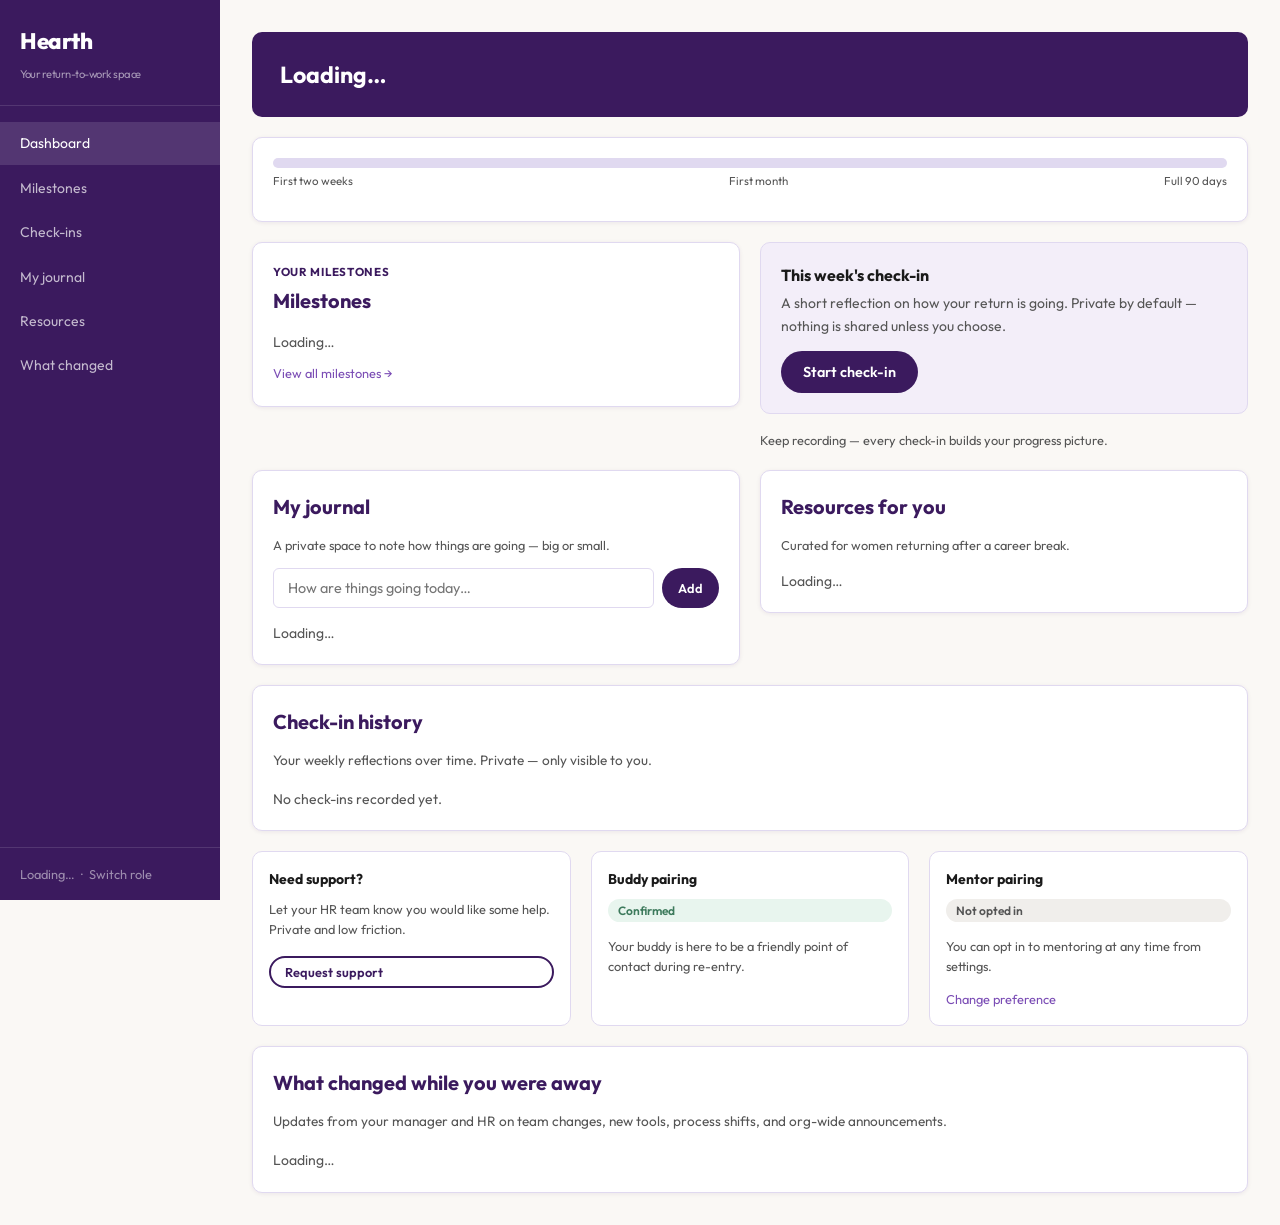
==== templates/employee.html @ a9895e3c "Overhaul UI: fix nav tabs, add manager push flows, HR action plans, team updates, split resources, r" ====
<!DOCTYPE html>
<html lang="en">
<head>
  <meta charset="UTF-8"/>
  <meta name="viewport" content="width=device-width, initial-scale=1.0"/>
  <title>Hearth — Employee Dashboard</title>
  <link rel="preconnect" href="https://fonts.googleapis.com"/>
  <link href="https://fonts.googleapis.com/css2?family=Outfit:wght@400;600;700;800&display=swap" rel="stylesheet"/>
  <link rel="stylesheet" href="/static/style.css"/>
  <style>
    .welcome-header { background: var(--primary); color: var(--white); border-radius: var(--radius); padding: 24px 28px; margin-bottom: 20px; }
    .welcome-header h1 { color: var(--white); font-size: 1.45rem; }
    .welcome-header small { color: rgba(255,255,255,0.65); }
    .phase-label { font-size: 0.72rem; color: var(--primary); font-weight: 700; text-transform: uppercase; letter-spacing: 0.06em; margin-bottom: 4px; }
    .check-in-card { background: var(--primary-tint); border: 1px solid var(--border); border-radius: var(--radius); padding: 20px; }
    .check-in-card h3 { margin-bottom: 4px; }
    .check-in-card p { font-size: 0.875rem; margin-bottom: 14px; }
    .checkin-history-item { padding: 10px 0; border-bottom: 1px solid var(--border); font-size: 0.85rem; }
    .checkin-history-item:last-child { border-bottom: none; }
    .score-pills { display: flex; gap: 6px; flex-wrap: wrap; margin-top: 4px; }
    .score-pill { background: var(--primary-tint); color: var(--primary); border-radius: 999px; padding: 2px 8px; font-size: 0.72rem; font-weight: 600; }
    .change-item { padding: 12px 0; border-bottom: 1px solid var(--border); font-size: 0.875rem; }
    .change-item:last-child { border-bottom: none; }
    .change-cat { font-size: 0.72rem; font-weight: 700; text-transform: uppercase; letter-spacing: 0.06em; color: var(--primary-light); margin-bottom: 2px; }
    .week-group { margin-bottom: 16px; }
    .week-group-label { font-size: 0.72rem; font-weight: 700; text-transform: uppercase; letter-spacing: 0.06em; color: var(--text-secondary); margin-bottom: 6px; }
  </style>
</head>
<body>
<div class="app-layout">
  <nav class="sidebar">
    <div class="sidebar-logo">
      <span>Hearth</span><br>
      <span class="logo-tagline">Your return-to-work space</span>
    </div>
    <div class="sidebar-nav">
      <a href="#overview-section" class="active" onclick="navTo('overview-section',this)">Dashboard</a>
      <a href="#milestones-section" onclick="navTo('milestones-section',this)">Milestones</a>
      <a href="#checkins-section" onclick="navTo('checkins-section',this)">Check-ins</a>
      <a href="#wins-section" onclick="navTo('wins-section',this)">My journal</a>
      <a href="#resources-section" onclick="navTo('resources-section',this)">Resources</a>
      <a href="#whats-changed-section" onclick="navTo('whats-changed-section',this)">What changed</a>
    </div>
    <div class="sidebar-footer" id="sidebar-footer">
      Loading… &nbsp;·&nbsp; <a href="/" style="color:rgba(255,255,255,0.5)">Switch role</a>
    </div>
  </nav>

  <main class="main-content">

    <!-- Welcome header -->
    <div class="welcome-header" id="overview-section">
      <h1 id="welcome-title">Loading…</h1>
      <small id="welcome-sub"></small>
    </div>

    <!-- Progress bar -->
    <div class="card" style="margin-bottom:20px;">
      <div class="progress-wrap">
        <div class="progress-track">
          <div class="progress-fill" id="progress-fill" style="width:0%"></div>
        </div>
        <div class="progress-labels">
          <span>First two weeks</span>
          <span>First month</span>
          <span>Full 90 days</span>
        </div>
      </div>
      <p id="progress-text" style="font-size:0.85rem;margin-top:10px;color:var(--text-secondary);"></p>
    </div>

    <!-- Milestones + Check-in prompt -->
    <div class="dash-row dash-row-2" style="margin-bottom:20px;align-items:start;" id="milestones-section">

      <div class="card">
        <div class="phase-label" id="phase-label">Your milestones</div>
        <h2 style="margin-bottom:14px;">Milestones</h2>
        <div id="milestone-list"><p style="color:var(--text-secondary);font-size:0.875rem;">Loading…</p></div>
        <a href="#" class="panel-link" onclick="showAllMilestones(); return false;">View all milestones →</a>
      </div>

      <div>
        <div class="check-in-card" id="checkin-card">
          <h3>This week's check-in</h3>
          <p>A short reflection on how your return is going. Private by default — nothing is shared unless you choose.</p>
          <button class="btn btn-primary" onclick="openCheckin()">Start check-in</button>
        </div>
        <div style="padding:16px 0 0;font-size:0.8rem;color:var(--text-secondary);">
          Keep recording — every check-in builds your progress picture.
        </div>
      </div>
    </div>

    <!-- Manager nudges -->
    <div id="nudges-container"></div>

    <!-- Wins log + Resources -->
    <div class="dash-row dash-row-2" style="margin-bottom:20px;align-items:start;" id="wins-section">
      <div class="card">
        <h2>My journal</h2>
        <p style="font-size:0.8rem;margin-bottom:12px;">A private space to note how things are going — big or small.</p>
        <div class="wins-input-row">
          <input type="text" id="win-input" placeholder="How are things going today…" maxlength="280"/>
          <button class="btn btn-primary btn-sm" onclick="addWin()">Add</button>
        </div>
        <div id="wins-list"><p style="color:var(--text-secondary);font-size:0.875rem;">Loading…</p></div>
      </div>

      <div class="card" id="resources-section">
        <h2>Resources for you</h2>
        <p style="font-size:0.8rem;margin-bottom:14px;">Curated for women returning after a career break.</p>
        <div id="resource-list" style="display:flex;flex-direction:column;gap:10px;">
          <p style="color:var(--text-secondary);font-size:0.875rem;">Loading…</p>
        </div>
      </div>
    </div>

    <!-- Check-in history -->
    <div class="card" style="margin-bottom:20px;" id="checkins-section">
      <h2>Check-in history</h2>
      <p style="font-size:0.85rem;margin-bottom:16px;">Your weekly reflections over time. Private — only visible to you.</p>
      <div id="checkin-history"><p style="color:var(--text-secondary);font-size:0.875rem;">No check-ins recorded yet.</p></div>
    </div>

    <!-- Support + connections -->
    <div class="dash-row dash-row-3" style="margin-bottom:20px;">
      <div class="connection-card">
        <h4>Need support?</h4>
        <p>Let your HR team know you would like some help. Private and low friction.</p>
        <button class="btn btn-outline btn-sm" style="margin-top:8px;" onclick="openSupportModal()">Request support</button>
      </div>
      <div class="connection-card" id="buddy-card">
        <h4>Buddy pairing</h4>
        <span class="badge badge-green" id="buddy-badge" style="margin-bottom:6px;">Confirmed</span>
        <p id="buddy-text">Your buddy is here to be a friendly point of contact during re-entry.</p>
      </div>
      <div class="connection-card">
        <h4>Mentor pairing</h4>
        <span class="badge badge-grey" style="margin-bottom:6px;">Not opted in</span>
        <p>You can opt in to mentoring at any time from settings.</p>
        <a href="#" class="panel-link" style="margin-top:4px;">Change preference</a>
      </div>
    </div>

    <!-- What Changed digest -->
    <div class="card" id="whats-changed-section">
      <h2>What changed while you were away</h2>
      <p style="font-size:0.85rem;margin-bottom:16px;">Updates from your manager and HR on team changes, new tools, process shifts, and org-wide announcements.</p>
      <div id="changes-list"><p style="color:var(--text-secondary);font-size:0.875rem;">Loading…</p></div>
    </div>

  </main>
</div>

<!-- All milestones modal -->
<div class="modal-overlay" id="all-milestones-modal">
  <div class="modal" style="position:relative;width:min(560px,92vw);max-height:80vh;overflow-y:auto;">
    <button class="modal-close" onclick="closeModal('all-milestones-modal')">×</button>
    <h2 style="margin-bottom:16px;">All milestones</h2>
    <div id="all-milestones-body"></div>
  </div>
</div>

<!-- Check-in Modal -->
<div class="modal-overlay" id="checkin-modal">
  <div class="modal" style="position:relative;max-height:90vh;overflow-y:auto;">
    <button class="modal-close" onclick="closeModal('checkin-modal')">×</button>
    <h2>Weekly check-in</h2>
    <p style="font-size:0.875rem;margin-bottom:20px;color:var(--text-secondary);">Your answers are private. Nothing here is shared unless you choose to share it.</p>
    <div class="checkin-q">
      <label>Sense of belonging this week (1 = very low, 5 = very high)</label>
      <div class="star-row" id="star-belonging">
        <button class="star-btn" onclick="selectStar('belonging',1)">1</button>
        <button class="star-btn" onclick="selectStar('belonging',2)">2</button>
        <button class="star-btn" onclick="selectStar('belonging',3)">3</button>
        <button class="star-btn" onclick="selectStar('belonging',4)">4</button>
        <button class="star-btn" onclick="selectStar('belonging',5)">5</button>
      </div>
    </div>
    <div class="checkin-q">
      <label>Confidence in your role (1 = very low, 5 = very high)</label>
      <div class="star-row" id="star-confidence">
        <button class="star-btn" onclick="selectStar('confidence',1)">1</button>
        <button class="star-btn" onclick="selectStar('confidence',2)">2</button>
        <button class="star-btn" onclick="selectStar('confidence',3)">3</button>
        <button class="star-btn" onclick="selectStar('confidence',4)">4</button>
        <button class="star-btn" onclick="selectStar('confidence',5)">5</button>
      </div>
    </div>
    <div class="checkin-q">
      <label>Feeling included in team discussions (1 = very low, 5 = very high)</label>
      <div class="star-row" id="star-inclusion">
        <button class="star-btn" onclick="selectStar('inclusion',1)">1</button>
        <button class="star-btn" onclick="selectStar('inclusion',2)">2</button>
        <button class="star-btn" onclick="selectStar('inclusion',3)">3</button>
        <button class="star-btn" onclick="selectStar('inclusion',4)">4</button>
        <button class="star-btn" onclick="selectStar('inclusion',5)">5</button>
      </div>
    </div>
    <div class="checkin-q">
      <label>Feeling supported by your manager (1 = very low, 5 = very high)</label>
      <div class="star-row" id="star-support">
        <button class="star-btn" onclick="selectStar('support',1)">1</button>
        <button class="star-btn" onclick="selectStar('support',2)">2</button>
        <button class="star-btn" onclick="selectStar('support',3)">3</button>
        <button class="star-btn" onclick="selectStar('support',4)">4</button>
        <button class="star-btn" onclick="selectStar('support',5)">5</button>
      </div>
    </div>
    <div class="checkin-q">
      <label>Visibility at work — feeling seen and heard (1 = very low, 5 = very high)</label>
      <div class="star-row" id="star-visibility">
        <button class="star-btn" onclick="selectStar('visibility',1)">1</button>
        <button class="star-btn" onclick="selectStar('visibility',2)">2</button>
        <button class="star-btn" onclick="selectStar('visibility',3)">3</button>
        <button class="star-btn" onclick="selectStar('visibility',4)">4</button>
        <button class="star-btn" onclick="selectStar('visibility',5)">5</button>
      </div>
    </div>
    <div class="checkin-q">
      <label>Anything you'd like to note? <span style="font-weight:400;color:var(--text-secondary);">(optional)</span></label>
      <textarea id="checkin-note" placeholder="Take your time…" rows="2"></textarea>
    </div>
    <div class="checkin-q" style="border-top:1px solid var(--border);padding-top:14px;margin-top:4px;">
      <label style="display:flex;align-items:flex-start;gap:10px;cursor:pointer;font-weight:400;">
        <input type="checkbox" id="checkin-share" style="margin-top:3px;flex-shrink:0;accent-color:var(--primary);">
        <span>Share my scores with my manager <span style="color:var(--text-secondary);font-weight:400;">(optional — your notes are never shared)</span></span>
      </label>
    </div>
    <div class="modal-actions">
      <button class="btn btn-outline" onclick="closeModal('checkin-modal')">Save for later</button>
      <button class="btn btn-primary" onclick="submitCheckin()">Save check-in</button>
    </div>
  </div>
</div>

<!-- Support Request Modal -->
<div class="modal-overlay" id="support-modal">
  <div class="modal" style="position:relative;" id="support-modal-inner">
    <button class="modal-close" onclick="closeModal('support-modal')">×</button>
    <h2>Request support</h2>
    <p style="font-size:0.875rem;margin-bottom:20px;color:var(--text-secondary);">This goes to HR. You will hear back shortly. Nothing is shared without your consent.</p>
    <div class="form-group">
      <label for="support-type">What kind of support are you looking for?</label>
      <select id="support-type">
        <option value="">Select an option</option>
        <option>A conversation with HR</option>
        <option>A conversation with my manager</option>
        <option>A change to my workload or schedule</option>
        <option>Buddy or mentor pairing assistance</option>
        <option>Something else</option>
      </select>
    </div>
    <div class="form-group">
      <label for="support-context">Any context you want to add? <span style="font-weight:400;color:var(--text-secondary);">(optional)</span></label>
      <textarea id="support-context" placeholder="You do not need to explain everything here." rows="3"></textarea>
    </div>
    <div class="modal-actions">
      <button class="btn btn-outline" onclick="closeModal('support-modal')">Cancel</button>
      <button class="btn btn-primary" onclick="submitSupport()">Submit request</button>
    </div>
  </div>
  <div class="modal" id="support-confirm" style="display:none;position:relative;text-align:center;">
    <div style="font-size:2rem;margin-bottom:12px;">✅</div>
    <h2>Request received</h2>
    <p style="margin:10px 0 20px;">Your request has been received. Someone from your team will be in touch shortly.</p>
    <button class="btn btn-primary" onclick="closeModal('support-modal')">Done</button>
  </div>
</div>

<script>
const params = new URLSearchParams(location.search);
const EID = parseInt(params.get('id') || '1');
const TODAY = new Date().toISOString().slice(0, 10);
let starVals = { belonging: 3, confidence: 3, inclusion: 3, support: 3, visibility: 3 };
let allChecklist = [];

function navTo(id, link) {
  document.querySelectorAll('.sidebar-nav a').forEach(a => a.classList.remove('active'));
  link.classList.add('active');
  const el = document.getElementById(id);
  if (el) el.scrollIntoView({ behavior: 'smooth' });
  return false;
}

/* ── Resource read tracking (localStorage) ───────────────────── */
function getReadResources() {
  try { return JSON.parse(localStorage.getItem('hearth_read_resources') || '[]'); } catch { return []; }
}
function markResourceRead(id) {
  const read = getReadResources();
  if (!read.includes(id)) { read.push(id); localStorage.setItem('hearth_read_resources', JSON.stringify(read)); }
}

function fmt(dateStr) {
  const d = new Date(dateStr);
  return d.toLocaleDateString('en-AU', { day: 'numeric', month: 'long', year: 'numeric' });
}

async function init() {
  const [emp, checklist, diary, msgs, resources, changes, checkins] = await Promise.all([
    fetch(`/api/employees/${EID}`).then(r => r.json()),
    fetch(`/api/employees/${EID}/checklist`).then(r => r.json()),
    fetch(`/api/employees/${EID}/diary`).then(r => r.json()),
    fetch(`/api/employees/${EID}/messages`).then(r => r.json()),
    fetch('/api/resources').then(r => r.json()),
    fetch('/api/changes').then(r => r.json()),
    fetch(`/api/employees/${EID}/checkins`).then(r => r.json()),
  ]);

  allChecklist = checklist;

  const startDate = new Date(emp.start_date || TODAY);
  const dayNum = Math.max(1, Math.floor((new Date() - startDate) / 86400000) + 1);
  const closeDate = new Date(startDate);
  closeDate.setDate(closeDate.getDate() + 90);
  const daysLeft = Math.max(0, Math.ceil((closeDate - new Date()) / 86400000));

  document.getElementById('welcome-title').textContent =
    `Good to see you, ${emp.name.split(' ')[0]}. You are ${dayNum} day${dayNum === 1 ? '' : 's'} in.`;
  document.getElementById('welcome-sub').textContent =
    `Return date: ${fmt(emp.start_date)} · Support window closes ${fmt(closeDate)} · ${daysLeft} days remaining`;
  document.getElementById('sidebar-footer').innerHTML =
    `${emp.name} &nbsp;·&nbsp; <a href="/" style="color:rgba(255,255,255,0.5)">Switch role</a>`;

  const pct = Math.min(100, (dayNum / 90) * 100).toFixed(1);
  document.getElementById('progress-fill').style.width = pct + '%';
  document.getElementById('progress-text').innerHTML =
    `Day ${dayNum} of 90 &mdash; ${pct}% of your support window. Active support closes on <strong>${fmt(closeDate)}</strong>.`;

  const phase = dayNum <= 14 ? 1 : dayNum <= 30 ? 2 : 3;
  const phaseLabels = ['', 'Phase 1 — First two weeks', 'Phase 2 — First month', 'Phase 3 — Full 90 days'];
  document.getElementById('phase-label').textContent = phaseLabels[phase];

  // Show current phase milestones (first undone + recently done)
  const currentItems = checklist.filter(i => i.week <= phase + 1).slice(-6);
  renderMilestones(currentItems, document.getElementById('milestone-list'), true);

  // Buddy info
  if (emp.buddy_name) {
    document.getElementById('buddy-badge').textContent = 'Confirmed';
    document.getElementById('buddy-badge').className = 'badge badge-green';
    document.getElementById('buddy-text').textContent = `Your buddy is ${emp.buddy_name}. Reach out any time.`;
  } else {
    document.getElementById('buddy-badge').textContent = 'Pending';
    document.getElementById('buddy-badge').className = 'badge badge-grey';
    document.getElementById('buddy-text').textContent = 'HR is arranging your buddy pairing.';
  }

  // Wins log
  const winsList = document.getElementById('wins-list');
  if (diary.length === 0) {
    winsList.innerHTML = '<p style="color:var(--text-secondary);font-size:0.875rem;">Nothing recorded yet. Add a note above — even small things count.</p>';
  } else {
    winsList.innerHTML = diary.slice(0, 5).map(d => `
      <div class="win-entry">
        <div>${d.text}</div>
        <div class="win-date">${d.date}</div>
      </div>
    `).join('');
  }

  // Resources — filter to employee-facing, with read markers
  const empResources = resources.filter(r => !r.category.toLowerCase().startsWith('manager') && !r.category.toLowerCase().startsWith('policy'));
  const readIds = getReadResources();
  const resList = document.getElementById('resource-list');
  if (empResources.length === 0) {
    resList.innerHTML = '<p style="color:var(--text-secondary);font-size:0.875rem;">No resources added yet.</p>';
  } else {
    resList.innerHTML = empResources.slice(0, 5).map(r => {
      const isRead = readIds.includes(r.id);
      return `
        <div class="resource-card" id="res-${r.id}" style="position:relative;">
          <div class="rc-meta" style="display:flex;align-items:center;gap:6px;">
            <span class="badge badge-purple">${r.category}</span>
            ${!isRead ? `<span style="display:inline-block;width:7px;height:7px;border-radius:50%;background:var(--primary);flex-shrink:0;" title="New"></span>` : ''}
          </div>
          <h4 style="color:${isRead ? 'var(--text-secondary)' : 'inherit'}">${r.title}</h4>
          ${r.url && r.url !== '#'
            ? `<a href="${r.url}" target="_blank" style="font-size:0.8rem;" onclick="markResourceRead(${r.id});document.getElementById('res-${r.id}').querySelector('span[title]')?.remove();document.getElementById('res-${r.id}').querySelector('h4').style.color='';">Open resource →</a>`
            : ''}
        </div>
      `;
    }).join('');
  }

  // Manager nudges (messages)
  const nudgesContainer = document.getElementById('nudges-container');
  if (msgs.length > 0) {
    msgs.slice(0, 2).forEach(m => {
      const card = document.createElement('div');
      card.className = 'nudge-card';
      card.style.marginBottom = '16px';
      card.innerHTML = `
        <div class="nudge-icon">💬</div>
        <div class="nudge-body">
          <p><strong>From ${emp.manager_name || 'your manager'}:</strong> ${m.text}</p>
          <small>Received ${m.date}</small>
        </div>
        <button class="btn btn-ghost btn-sm" onclick="this.closest('.nudge-card').remove()">Dismiss</button>
      `;
      nudgesContainer.appendChild(card);
    });
  }

  // Check-in history
  const histEl = document.getElementById('checkin-history');
  if (checkins.length === 0) {
    histEl.innerHTML = '<p style="color:var(--text-secondary);font-size:0.875rem;">No check-ins recorded yet. Start your first check-in above.</p>';
  } else {
    histEl.innerHTML = [...checkins].reverse().map(c => {
      const avg = ((c.belonging + c.confidence + c.inclusion + c.support + c.visibility) / 5).toFixed(1);
      return `
        <div class="checkin-history-item">
          <div style="display:flex;justify-content:space-between;align-items:flex-start;">
            <div style="font-weight:600;">${c.date}</div>
            <span class="badge badge-purple">Avg ${avg}/5</span>
          </div>
          <div class="score-pills">
            <span class="score-pill">Belonging ${c.belonging}</span>
            <span class="score-pill">Confidence ${c.confidence}</span>
            <span class="score-pill">Inclusion ${c.inclusion}</span>
            <span class="score-pill">Support ${c.support}</span>
            <span class="score-pill">Visibility ${c.visibility}</span>
          </div>
          ${c.note ? `<div style="margin-top:6px;font-size:0.82rem;color:var(--text-secondary);font-style:italic;">"${c.note}"</div>` : ''}
        </div>
      `;
    }).join('');
  }

  // What changed
  const changesList = document.getElementById('changes-list');
  if (changes.length === 0) {
    changesList.innerHTML = '<p style="color:var(--text-secondary);font-size:0.875rem;">No updates from HR yet.</p>';
  } else {
    changesList.innerHTML = changes.map(c => `
      <div class="change-item">
        <div class="change-cat">${c.category}</div>
        <div style="font-weight:600;margin-bottom:3px;">${c.title}</div>
        <div style="color:var(--text-secondary);font-size:0.85rem;">${c.body}</div>
        <div style="font-size:0.75rem;color:var(--text-secondary);margin-top:4px;">${c.date}</div>
      </div>
    `).join('');
  }
}

function renderMilestones(items, container, compact) {
  if (items.length === 0) {
    container.innerHTML = '<p style="color:var(--text-secondary);font-size:0.875rem;">No milestones for this phase yet.</p>';
    return;
  }
  // Group by week
  const byWeek = {};
  items.forEach(i => { (byWeek[i.week] = byWeek[i.week] || []).push(i); });
  container.innerHTML = Object.keys(byWeek).sort((a,b) => a-b).map(week => `
    <div class="week-group">
      <div class="week-group-label">Week ${week}</div>
      ${byWeek[week].map(item => `
        <div class="milestone-item" data-id="${item.id}">
          <input type="checkbox" ${item.done ? 'checked' : ''} onchange="toggleMilestone(this, ${item.id})">
          <div style="flex:1">
            <div class="milestone-label${item.done ? ' done' : ''}">${item.text}</div>
            ${item.done ? '<div class="milestone-meta">Completed</div>' : ''}
          </div>
          <button class="share-btn${item.done ? ' visible' : ''}" onclick="shareToggle(this)">Share</button>
        </div>
      `).join('')}
    </div>
  `).join('');
}

function showAllMilestones() {
  const modal = document.getElementById('all-milestones-modal');
  renderMilestones(allChecklist, document.getElementById('all-milestones-body'), false);
  modal.classList.add('open');
  document.body.style.overflow = 'hidden';
}

async function toggleMilestone(cb, id) {
  const item = cb.closest('.milestone-item');
  const label = item.querySelector('.milestone-label');
  const shareBtn = item.querySelector('.share-btn');
  if (cb.checked) { label.classList.add('done'); shareBtn.classList.add('visible'); }
  else { label.classList.remove('done'); shareBtn.classList.remove('visible'); }
  await fetch(`/api/checklist/${id}`, {
    method: 'PUT', headers: { 'Content-Type': 'application/json' },
    body: JSON.stringify({ done: cb.checked })
  });
}

function shareToggle(btn) {
  if (btn.classList.contains('shared')) return;
  btn.textContent = 'Shared';
  btn.classList.add('shared', 'visible');
}

async function addWin() {
  const input = document.getElementById('win-input');
  const text = input.value.trim();
  if (!text) return;
  await fetch(`/api/employees/${EID}/diary`, {
    method: 'POST', headers: { 'Content-Type': 'application/json' },
    body: JSON.stringify({ date: TODAY, text, mood: '' })
  });
  const list = document.getElementById('wins-list');
  const p = list.querySelector('p');
  if (p) p.remove();
  const entry = document.createElement('div');
  entry.className = 'win-entry';
  entry.innerHTML = `<div>${text}</div><div class="win-date">${TODAY}</div>`;
  list.prepend(entry);
  input.value = '';
}

function selectStar(field, val) {
  starVals[field] = val;
  document.getElementById(`star-${field}`).querySelectorAll('.star-btn').forEach((b, i) => {
    b.classList.toggle('active', i < val);
  });
}

function openCheckin() {
  document.getElementById('checkin-modal').classList.add('open');
  document.body.style.overflow = 'hidden';
}

async function submitCheckin() {
  const shared = document.getElementById('checkin-share').checked;
  await fetch(`/api/employees/${EID}/checkins`, {
    method: 'POST', headers: { 'Content-Type': 'application/json' },
    body: JSON.stringify({
      date: TODAY,
      belonging: starVals.belonging,
      confidence: starVals.confidence,
      inclusion: starVals.inclusion,
      support: starVals.support,
      visibility: starVals.visibility,
      note: document.getElementById('checkin-note').value
    })
  });
  document.getElementById('checkin-share').checked = false;
  closeModal('checkin-modal');
  const sharedMsg = shared
    ? ' Your scores have been shared with your manager.'
    : ' Your scores are private — only you can see them.';
  document.getElementById('checkin-card').innerHTML =
    '<h3 style="color:var(--success)">Check-in saved ✓</h3>' +
    `<p style="margin-top:6px;font-size:0.875rem;">Your reflection has been saved.${sharedMsg}</p>`;
  init();
}

function openSupportModal() {
  document.getElementById('support-modal').classList.add('open');
  document.getElementById('support-modal-inner').style.display = 'block';
  document.getElementById('support-confirm').style.display = 'none';
  document.body.style.overflow = 'hidden';
}

function submitSupport() {
  if (!document.getElementById('support-type').value) { alert('Please select a support type.'); return; }
  document.getElementById('support-modal-inner').style.display = 'none';
  document.getElementById('support-confirm').style.display = 'block';
}


function closeModal(id) {
  document.getElementById(id).classList.remove('open');
  document.body.style.overflow = '';
}

document.querySelectorAll('.modal-overlay').forEach(o => {
  o.addEventListener('click', e => {
    if (e.target === o) { o.classList.remove('open'); document.body.style.overflow = ''; }
  });
});

init();
</script>
</body>
</html>
---- static/style.css ----
/* ============================================================
   Hearth Design System
   ============================================================ */

:root {
  --primary:        #3B1A5E;
  --primary-light:  #7B4DB5;
  --primary-tint:   #F3EEF9;
  --bg:             #FAF8F5;
  --text-primary:   #1A1A1A;
  --text-secondary: #555555;
  --border:         #E0D9F0;
  --success:        #3D7A5C;
  --alert:          #C0392B;
  --white:          #FFFFFF;
  --radius:         10px;
  --radius-sm:      6px;
  --shadow:         0 1px 4px rgba(59,26,94,0.08);
  --shadow-md:      0 4px 16px rgba(59,26,94,0.12);
  --sidebar-w:      220px;

  /* Compatibility aliases for onboarding templates */
  --dark:    #3B1A5E;
  --pink:    #7B4DB5;
  --text:    #1A1A1A;
  --text-2:  #555555;
  --text-3:  #888888;
  --bg-2:    #F3EEF9;
}

/* ── Reset ─────────────────────────────────────────────────── */
*, *::before, *::after { box-sizing: border-box; margin: 0; padding: 0; }
html { font-size: 16px; }
body {
  font-family: 'Outfit', Arial, 'Helvetica Neue', sans-serif;
  background: var(--bg);
  color: var(--text-primary);
  line-height: 1.6;
  min-height: 100vh;
}
a { color: var(--primary-light); text-decoration: none; }
a:hover { text-decoration: underline; }
ul { list-style: none; }
img { display: block; max-width: 100%; }

/* ── Typography ─────────────────────────────────────────────── */
h1 { font-size: 1.75rem; font-weight: 700; color: var(--primary); }
h2 { font-size: 1.25rem; font-weight: 700; color: var(--primary); }
h3 { font-size: 1rem;    font-weight: 700; color: var(--text-primary); }
p  { color: var(--text-secondary); }
small { font-size: 0.8rem; color: var(--text-secondary); }

/* ── Buttons ─────────────────────────────────────────────────── */
.btn {
  display: inline-flex;
  align-items: center;
  gap: 6px;
  padding: 10px 20px;
  border-radius: 999px;
  font-size: 0.9rem;
  font-weight: 600;
  cursor: pointer;
  border: 2px solid transparent;
  transition: background 0.15s, color 0.15s, border-color 0.15s;
  white-space: nowrap;
  font-family: inherit;
}
.btn-primary, .btn-pink {
  background: var(--primary);
  color: var(--white);
}
.btn-primary:hover, .btn-pink:hover { background: var(--primary-light); color: var(--white); text-decoration: none; }
.btn-outline {
  background: transparent;
  border-color: var(--primary);
  color: var(--primary);
}
.btn-outline:hover { background: var(--primary-tint); text-decoration: none; }
.btn-sm { padding: 6px 14px; font-size: 0.8rem; }
.btn-ghost {
  background: transparent;
  border-color: transparent;
  color: var(--primary-light);
  font-weight: 400;
  padding: 6px 10px;
}
.btn-ghost:hover { background: var(--primary-tint); }

/* ── Cards / Panels ──────────────────────────────────────────── */
.card {
  background: var(--white);
  border: 1px solid var(--border);
  border-radius: var(--radius);
  padding: 20px;
  box-shadow: var(--shadow);
}
.card h2, .card h3 { margin-bottom: 12px; }

/* ── Form elements ───────────────────────────────────────────── */
label {
  display: block;
  font-size: 0.875rem;
  font-weight: 600;
  color: var(--text-primary);
  margin-bottom: 4px;
}
input[type="text"],
input[type="email"],
input[type="password"],
input[type="date"],
input[type="url"],
textarea,
select {
  width: 100%;
  padding: 10px 14px;
  border: 1.5px solid var(--border);
  border-radius: var(--radius-sm);
  font-size: 0.9rem;
  font-family: inherit;
  background: var(--white);
  color: var(--text-primary);
  transition: border-color 0.15s;
  appearance: none;
}
input:focus, textarea:focus, select:focus {
  outline: none;
  border-color: var(--primary-light);
  box-shadow: 0 0 0 3px rgba(123,77,181,0.15);
}
textarea { resize: vertical; min-height: 80px; }
.form-group { margin-bottom: 18px; }
.form-hint { font-size: 0.8rem; color: var(--text-secondary); margin-top: 4px; }

/* ── Badges / Tags ───────────────────────────────────────────── */
.badge {
  display: inline-block;
  padding: 2px 10px;
  border-radius: 999px;
  font-size: 0.75rem;
  font-weight: 600;
}
.badge-purple { background: var(--primary-tint); color: var(--primary); }
.badge-green  { background: #e8f5ee; color: var(--success); }
.badge-red    { background: #fdecea; color: var(--alert); }
.badge-grey   { background: #f0eeeb; color: var(--text-secondary); }

/* ── Progress bar ─────────────────────────────────────────────── */
.progress-wrap { width: 100%; }
.progress-track {
  width: 100%; height: 10px;
  background: var(--border); border-radius: 999px; overflow: hidden;
}
.progress-fill {
  height: 100%;
  background: linear-gradient(90deg, var(--primary), var(--primary-light));
  border-radius: 999px; transition: width 0.4s ease;
}
.progress-labels {
  display: flex; justify-content: space-between;
  font-size: 0.72rem; color: var(--text-secondary); margin-top: 4px;
}

/* ── Step progress indicator (onboarding) ────────────────────── */
.step-progress { display: flex; align-items: center; gap: 0; margin-bottom: 36px; }
.step-dot {
  width: 28px; height: 28px; border-radius: 50%;
  background: var(--border); color: var(--text-secondary);
  display: flex; align-items: center; justify-content: center;
  font-size: 0.75rem; font-weight: 700; flex-shrink: 0;
  transition: background 0.2s, color 0.2s;
}
.step-dot.active { background: var(--primary); color: var(--white); }
.step-dot.done   { background: var(--success);  color: var(--white); }
.step-line { flex: 1; height: 2px; background: var(--border); transition: background 0.2s; }
.step-line.done { background: var(--success); }

/* ── Layout: Sidebar + Main ──────────────────────────────────── */
.app-layout { display: flex; min-height: 100vh; }
.sidebar {
  width: var(--sidebar-w);
  background: var(--primary);
  display: flex; flex-direction: column; flex-shrink: 0;
  position: fixed; top: 0; left: 0; bottom: 0; z-index: 100;
}
.sidebar-logo {
  padding: 24px 20px 20px;
  border-bottom: 1px solid rgba(255,255,255,0.12);
}
.sidebar-logo span { font-size: 1.4rem; font-weight: 800; color: var(--white); letter-spacing: -0.5px; }
.sidebar-logo .logo-tagline { font-size: 0.7rem; color: rgba(255,255,255,0.55); font-weight: 400; }
.sidebar-nav { flex: 1; padding: 16px 0; display: flex; flex-direction: column; gap: 2px; }
.sidebar-nav a {
  display: flex; align-items: center; gap: 10px;
  padding: 10px 20px; font-size: 0.875rem;
  color: rgba(255,255,255,0.7); border-radius: 0;
  transition: background 0.15s, color 0.15s; text-decoration: none;
}
.sidebar-nav a:hover,
.sidebar-nav a.active { background: rgba(255,255,255,0.12); color: var(--white); }
.sidebar-footer {
  padding: 16px 20px;
  border-top: 1px solid rgba(255,255,255,0.12);
  font-size: 0.8rem; color: rgba(255,255,255,0.5);
}
.main-content { margin-left: var(--sidebar-w); flex: 1; padding: 32px; max-width: 1200px; }

/* ── Dashboard grid helpers ──────────────────────────────────── */
.dash-row { display: grid; gap: 20px; margin-bottom: 20px; }
.dash-row-2 { grid-template-columns: 1fr 1fr; }
.dash-row-3 { grid-template-columns: 1fr 1fr 1fr; }
.dash-row-4 { grid-template-columns: repeat(4, 1fr); }
.col-span-2 { grid-column: span 2; }

/* ── Stat chip (HR summary bar) ──────────────────────────────── */
.stat-chip {
  background: var(--white); border: 1px solid var(--border);
  border-radius: var(--radius); padding: 16px 20px;
  box-shadow: var(--shadow); cursor: pointer; transition: box-shadow 0.15s;
}
.stat-chip:hover { box-shadow: var(--shadow-md); }
.stat-chip .stat-num,
.stat-chip .stat-value { font-size: 2rem; font-weight: 700; color: var(--primary); line-height: 1; }
.stat-chip .stat-label { font-size: 0.8rem; color: var(--text-secondary); margin-top: 4px; }

/* ── Table ───────────────────────────────────────────────────── */
.table-wrap { overflow-x: auto; }
table { width: 100%; border-collapse: collapse; font-size: 0.875rem; }
th {
  text-align: left; padding: 10px 14px;
  font-size: 0.75rem; font-weight: 700; text-transform: uppercase;
  letter-spacing: 0.05em; color: var(--text-secondary);
  background: var(--bg); border-bottom: 2px solid var(--border); white-space: nowrap;
}
td { padding: 12px 14px; border-bottom: 1px solid var(--border); vertical-align: middle; }
tr:last-child td { border-bottom: none; }
tr:hover td { background: var(--primary-tint); }

/* ── Milestone list ──────────────────────────────────────────── */
.milestone-item {
  display: flex; align-items: center; gap: 12px;
  padding: 10px 0; border-bottom: 1px solid var(--border);
}
.milestone-item:last-child { border-bottom: none; }
.milestone-item input[type="checkbox"] { width: 18px; height: 18px; cursor: pointer; accent-color: var(--primary); flex-shrink: 0; }
.milestone-label { flex: 1; font-size: 0.9rem; }
.milestone-label.done { text-decoration: line-through; color: var(--text-secondary); }
.milestone-meta { font-size: 0.75rem; color: var(--text-secondary); }
/* mi-check / mi-text used in manager milestone display */
.mi-check {
  width: 18px; height: 18px; border-radius: 50%; flex-shrink: 0;
  border: 2px solid var(--border); display: inline-block;
}
.milestone-item.done .mi-check {
  background: var(--success); border-color: var(--success);
  background-image: url("data:image/svg+xml,%3Csvg xmlns='http://www.w3.org/2000/svg' viewBox='0 0 12 12'%3E%3Cpath d='M2 6l3 3 5-5' stroke='white' stroke-width='1.8' fill='none' stroke-linecap='round'/%3E%3C/svg%3E");
  background-repeat: no-repeat; background-position: center;
}
.mi-text { flex: 1; font-size: 0.9rem; }
.milestone-item.done .mi-text { text-decoration: line-through; color: var(--text-secondary); }
.share-btn {
  font-size: 0.75rem; padding: 3px 10px; border-radius: 999px;
  background: var(--primary-tint); color: var(--primary);
  border: 1px solid var(--border); cursor: pointer;
  opacity: 0; transition: opacity 0.15s; white-space: nowrap;
}
.milestone-item:hover .share-btn,
.milestone-item .share-btn.visible { opacity: 1; }
.share-btn.shared { background: var(--success); color: var(--white); border-color: var(--success); }

/* ── Wins log ─────────────────────────────────────────────────── */
.wins-input-row { display: flex; gap: 8px; margin-bottom: 14px; }
.wins-input-row input { flex: 1; }
.win-entry { padding: 8px 0; border-bottom: 1px solid var(--border); font-size: 0.875rem; }
.win-entry:last-child { border-bottom: none; }
.win-entry .win-date { font-size: 0.75rem; color: var(--text-secondary); }

/* ── Resource cards ──────────────────────────────────────────── */
.resource-card {
  background: var(--white); border: 1px solid var(--border);
  border-radius: var(--radius-sm); padding: 14px;
  display: flex; flex-direction: column; gap: 6px;
}
.resource-card h4 { font-size: 0.9rem; color: var(--text-primary); }
.resource-card .rc-meta { display: flex; gap: 8px; align-items: center; }

/* ── Accordion (action guide) ─────────────────────────────────── */
.accordion-item { border: 1px solid var(--border); border-radius: var(--radius-sm); margin-bottom: 8px; }
.accordion-header {
  padding: 14px 16px; display: flex; justify-content: space-between;
  align-items: center; cursor: pointer; font-weight: 600;
  font-size: 0.9rem; user-select: none;
}
.accordion-header:hover { background: var(--primary-tint); }
.accordion-body { padding: 0 16px 14px; display: none; }
.accordion-body.open { display: block; }
.accordion-action { padding: 10px 0; border-bottom: 1px solid var(--border); font-size: 0.875rem; }
.accordion-action:last-child { border-bottom: none; padding-bottom: 0; }
.accordion-action.done { color: var(--text-secondary); }
.accordion-action.done .action-title { text-decoration: line-through; }

/* ── Modal ───────────────────────────────────────────────────── */
.modal-overlay {
  position: fixed; inset: 0; background: rgba(26,26,26,0.45);
  display: flex; align-items: center; justify-content: center;
  z-index: 1000; opacity: 0; pointer-events: none; transition: opacity 0.2s;
}
.modal-overlay.open { opacity: 1; pointer-events: all; }
.modal {
  background: var(--white); border-radius: var(--radius);
  padding: 32px; width: min(480px, 90vw);
  box-shadow: var(--shadow-md); transform: translateY(10px); transition: transform 0.2s;
}
.modal-overlay.open .modal { transform: translateY(0); }
.modal h2 { margin-bottom: 16px; }
.modal-actions { display: flex; gap: 10px; justify-content: flex-end; margin-top: 20px; }
.modal-close {
  position: absolute; top: 12px; right: 16px;
  background: none; border: none; font-size: 1.4rem; cursor: pointer; color: var(--text-secondary);
}

/* ── Check-in question ───────────────────────────────────────── */
.checkin-q { margin-bottom: 16px; }
.checkin-q label { font-weight: 600; margin-bottom: 6px; }
.star-row { display: flex; gap: 6px; }
.star-btn {
  width: 36px; height: 36px; border-radius: 50%;
  border: 2px solid var(--border); background: var(--white);
  cursor: pointer; font-weight: 700; font-size: 0.875rem;
  transition: background 0.15s, border-color 0.15s;
}
.star-btn.active, .star-btn:hover { background: var(--primary); border-color: var(--primary); color: var(--white); }

/* ── Nudge card ──────────────────────────────────────────────── */
.nudge-card {
  background: var(--primary-tint); border: 1px solid var(--border);
  border-radius: var(--radius); padding: 16px 20px;
  display: flex; align-items: flex-start; gap: 12px;
}
.nudge-icon { font-size: 1.5rem; }
.nudge-body { flex: 1; }
.nudge-body p { font-size: 0.9rem; color: var(--text-primary); }
.nudge-body small { color: var(--text-secondary); }

/* ── Support/connections cards ───────────────────────────────── */
.connection-card {
  background: var(--white); border: 1px solid var(--border);
  border-radius: var(--radius); padding: 16px;
  display: flex; flex-direction: column; gap: 8px;
}
.connection-card h4 { font-size: 0.875rem; font-weight: 700; }
.connection-card p { font-size: 0.8rem; }

/* ── Landing page ─────────────────────────────────────────────── */
.landing-wrap {
  min-height: 100vh; display: flex; flex-direction: column;
  align-items: center; justify-content: center;
  padding: 48px 20px; text-align: center;
}
.landing-logo { font-size: 2.5rem; font-weight: 800; color: var(--primary); letter-spacing: -1px; margin-bottom: 8px; }
.landing-sub { font-size: 1rem; color: var(--text-secondary); margin-bottom: 36px; max-width: 420px; }
.landing-divider { width: 48px; height: 3px; background: var(--primary-light); border-radius: 2px; margin: 0 auto 36px; }

.role-cards { display: grid; grid-template-columns: repeat(3, 1fr); gap: 20px; width: min(820px, 100%); margin-bottom: 24px; }
.role-card {
  background: var(--white); border: 2px solid var(--border);
  border-radius: var(--radius); padding: 28px 20px;
  transition: border-color 0.15s, box-shadow 0.15s, transform 0.1s;
  text-decoration: none; color: inherit;
  display: flex; flex-direction: column;
}
.role-card:hover { border-color: var(--primary-light); box-shadow: var(--shadow-md); transform: translateY(-2px); text-decoration: none; }
.role-card .role-icon { font-size: 2.2rem; margin-bottom: 12px; }
.role-card h3 { font-size: 1rem; color: var(--primary); margin-bottom: 4px; }
.role-card > p { font-size: 0.8rem; color: var(--text-secondary); margin-bottom: 18px; flex: 1; }
.role-btns { display: flex; flex-direction: column; gap: 8px; margin-top: auto; }
.role-btn {
  display: block; text-align: center; padding: 9px 14px;
  border-radius: 999px; font-size: 0.825rem; font-weight: 600;
  text-decoration: none; transition: background 0.15s, color 0.15s;
}
.role-btn-primary { background: var(--primary); color: #fff; }
.role-btn-primary:hover { background: var(--primary-light); text-decoration: none; color: #fff; }
.role-btn-outline { border: 1.5px solid var(--border); color: var(--primary-light); background: transparent; }
.role-btn-outline:hover { background: var(--primary-tint); text-decoration: none; }

.demo-note {
  background: var(--primary-tint); border: 1px solid var(--border);
  border-radius: var(--radius); padding: 14px 20px;
  max-width: 680px; font-size: 0.82rem; color: var(--text-secondary); text-align: left;
}
.demo-note strong { color: var(--primary); }
.demo-note ul { margin-top: 5px; padding-left: 16px; display: flex; flex-direction: column; gap: 3px; }
.demo-note ul li { list-style: disc; }
.demo-actions { display: flex; gap: 10px; justify-content: center; margin-top: 16px; }

/* ── Mini bar chart (HR reporting) ───────────────────────────── */
.bar-chart { display: flex; flex-direction: column; gap: 8px; }
.bar-row { display: flex; align-items: center; gap: 10px; font-size: 0.8rem; }
.bar-label { width: 160px; flex-shrink: 0; color: var(--text-secondary); white-space: nowrap; overflow: hidden; text-overflow: ellipsis; }
.bar-track { flex: 1; height: 8px; background: var(--border); border-radius: 999px; overflow: hidden; }
.bar-fill { height: 100%; background: var(--primary-light); border-radius: 999px; }
.bar-val { width: 30px; text-align: right; font-weight: 600; color: var(--text-primary); }

/* ── Dropdown menu ───────────────────────────────────────────── */
.actions-dropdown { position: relative; display: inline-block; }
.dropdown-menu {
  position: absolute; right: 0; top: 100%;
  background: var(--white); border: 1px solid var(--border);
  border-radius: var(--radius-sm); box-shadow: var(--shadow-md);
  min-width: 160px; z-index: 200; display: none;
}
.dropdown-menu.open { display: block; }
.dropdown-menu a { display: block; padding: 9px 14px; font-size: 0.85rem; color: var(--text-primary); transition: background 0.1s; }
.dropdown-menu a:hover { background: var(--primary-tint); text-decoration: none; }

/* ── Section heading / panel link ────────────────────────────── */
.section-heading {
  font-size: 0.75rem; font-weight: 700; text-transform: uppercase;
  letter-spacing: 0.08em; color: var(--text-secondary); margin-bottom: 12px;
}
.panel-link { font-size: 0.8rem; color: var(--primary-light); margin-top: 10px; display: inline-block; }

/* ── Metric card (HR) ──────────────────────────────────────── */
.metric-card { background: var(--white); border: 1px solid var(--border); border-radius: var(--radius-sm); padding: 16px; }
.metric-card .metric-val { font-size: 1.75rem; font-weight: 700; color: var(--primary); }
.metric-card .metric-label { font-size: 0.8rem; color: var(--text-secondary); margin-top: 2px; }

/* ── Manager phase badges ─────────────────────────────────────── */
.phase-badge {
  display: inline-block; padding: 2px 8px; border-radius: 4px;
  font-size: 0.7rem; font-weight: 700; text-transform: uppercase; letter-spacing: 0.05em;
}
.phase-1 { background: #e8f0fe; color: #3c55b5; }
.phase-2 { background: #e8f5ee; color: var(--success); }
.phase-3 { background: var(--primary-tint); color: var(--primary); }

/* ── Pairing / resource rows (HR) ────────────────────────────── */
.pairing-row { display: flex; justify-content: space-between; align-items: center; padding: 10px 0; border-bottom: 1px solid var(--border); font-size: 0.875rem; }
.pairing-row:last-child { border-bottom: none; }
.resource-row { display: flex; justify-content: space-between; align-items: center; padding: 10px 0; border-bottom: 1px solid var(--border); font-size: 0.875rem; }
.resource-row:last-child { border-bottom: none; }
.resource-row .resource-actions a { color: var(--primary-light); margin-left: 10px; font-size: 0.8rem; }
.request-card { border: 1px solid var(--border); border-radius: var(--radius-sm); padding: 14px; margin-bottom: 8px; background: var(--white); }
.request-card h4 { font-size: 0.875rem; }
.request-card .request-meta { font-size: 0.75rem; color: var(--text-secondary); margin-top: 3px; }
.flag-dot { display: inline-block; width: 8px; height: 8px; border-radius: 50%; background: var(--alert); margin-right: 6px; }

/* ── Manager shared panel ─────────────────────────────────────── */
.shared-panel { background: var(--white); border: 1px solid var(--border); border-radius: var(--radius); padding: 20px; }
.shared-item { padding: 12px 0; border-bottom: 1px solid var(--border); font-size: 0.875rem; }
.shared-item:last-child { border-bottom: none; }
.shared-item .shared-note { font-size: 0.75rem; color: var(--text-secondary); margin-top: 4px; }

/* ── Onboarding layout ───────────────────────────────────────── */
.onboarding-wrap {
  min-height: 100vh; display: flex; align-items: flex-start;
  justify-content: center; padding: 48px 20px;
}
.onboarding-card {
  background: var(--white); border: 1px solid var(--border);
  border-radius: var(--radius); padding: 40px;
  width: min(540px, 100%); box-shadow: var(--shadow-md);
}
.onboarding-logo {
  font-size: 1.1rem; font-weight: 800; color: var(--primary);
  letter-spacing: -0.5px; margin-bottom: 28px; display: block;
}
.onboarding-header { margin-bottom: 28px; }
.onboarding-header h1 { margin-bottom: 8px; }
.onboarding-header p { font-size: 0.95rem; }
.step-content { display: none; }
.step-content.active { display: block; }
.step-nav {
  display: flex; justify-content: space-between; align-items: center;
  margin-top: 28px; padding-top: 20px; border-top: 1px solid var(--border);
}
.step-nav .secondary-link {
  font-size: 0.85rem; color: var(--primary-light); cursor: pointer; background: none; border: none;
}
.step-nav .secondary-link:hover { text-decoration: underline; }

/* Onboarding form classes */
.ob-form-group { margin-bottom: 20px; }
.ob-label { display: block; font-size: 0.875rem; font-weight: 600; color: var(--text-primary); margin-bottom: 6px; }
.ob-input {
  width: 100%; padding: 10px 14px; border: 1.5px solid var(--border);
  border-radius: var(--radius-sm); font-size: 0.9rem; font-family: inherit;
  background: var(--white); color: var(--text-primary); transition: border-color 0.15s; appearance: none;
}
.ob-input:focus { outline: none; border-color: var(--primary-light); box-shadow: 0 0 0 3px rgba(123,77,181,0.15); }
.ob-select { cursor: pointer; }
.ob-hint { font-size: 0.8rem; color: var(--text-secondary); margin-top: 4px; }
.ob-radio-group { display: flex; flex-direction: column; gap: 8px; }
.ob-radio-group label { display: flex; align-items: center; gap: 8px; font-size: 0.9rem; font-weight: 400; cursor: pointer; }
.ob-radio-group input { width: auto; }
.ob-check-group { display: flex; flex-direction: column; gap: 8px; }
.ob-check-group label { display: flex; align-items: center; gap: 8px; font-size: 0.9rem; font-weight: 400; cursor: pointer; }
.ob-check-group input { width: auto; }
.ob-summary { background: var(--bg); border: 1px solid var(--border); border-radius: var(--radius-sm); overflow: hidden; margin-bottom: 16px; }
.ob-summary-row { display: flex; justify-content: space-between; padding: 10px 16px; border-bottom: 1px solid var(--border); font-size: 0.875rem; }
.ob-summary-row:last-child { border-bottom: none; }
.ob-summary-row span:first-child { color: var(--text-secondary); }
.ob-summary-row span:last-child { font-weight: 600; color: var(--text-primary); }
.ob-upload {
  border: 2px dashed var(--border); border-radius: var(--radius-sm);
  padding: 20px; text-align: center; cursor: pointer;
  font-size: 0.875rem; color: var(--text-secondary);
  transition: border-color 0.15s, background 0.15s;
}
.ob-upload:hover { border-color: var(--primary-light); background: var(--primary-tint); }
.arrival-heading { font-size: 2rem; font-weight: 800; color: var(--primary); margin-bottom: 12px; }
.optional { color: var(--text-secondary); font-weight: 400; font-size: 0.8rem; }

/* ── Alert banner ─────────────────────────────────────────────── */
.alert-banner {
  background: #fdecea; border: 1px solid #e8b0aa; border-radius: var(--radius-sm);
  padding: 12px 16px; display: flex; align-items: center; gap: 12px;
  margin-bottom: 20px; font-size: 0.9rem; color: var(--alert); font-weight: 600;
}

/* ── Responsive ──────────────────────────────────────────────── */
@media (max-width: 768px) {
  .sidebar { position: relative; width: 100%; flex-direction: row; height: auto; bottom: auto; }
  .sidebar-nav { flex-direction: row; padding: 8px; overflow-x: auto; }
  .sidebar-nav a { padding: 8px 12px; }
  .sidebar-logo .logo-tagline { display: none; }
  .sidebar-footer { display: none; }
  .app-layout { flex-direction: column; }
  .main-content { margin-left: 0; padding: 16px; }
  .dash-row-2, .dash-row-3, .dash-row-4 { grid-template-columns: 1fr; }
  .col-span-2 { grid-column: span 1; }
  .role-cards { grid-template-columns: 1fr; }
  .onboarding-card { padding: 24px 16px; }
}
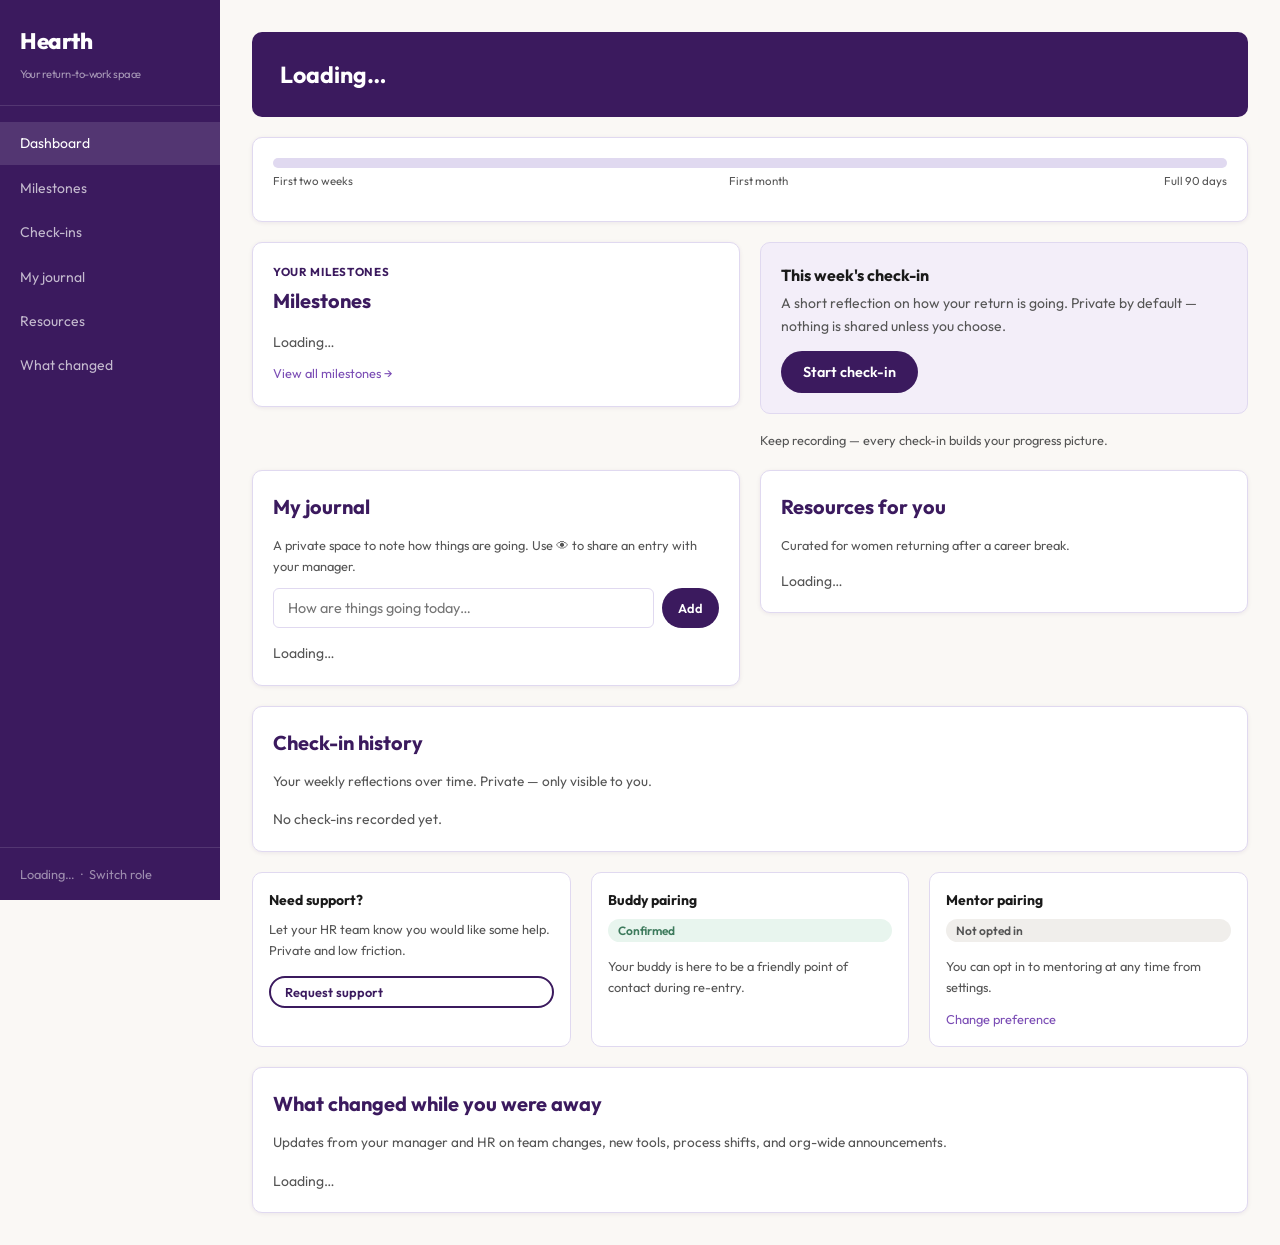
==== commit 5ed4f9fb: "Add journal sharing, view-more limits, HR detail modal, compact nudges - Employee journal: show 3 en" ====
--- a/templates/employee.html
+++ b/templates/employee.html
@@ -27,6 +27,14 @@
   </style>
 </head>
 <body>
+<div class="mobile-header">
+  <button class="hamburger-btn" onclick="toggleSidebar()" aria-label="Open menu">
+    <span></span><span></span><span></span>
+  </button>
+  <span class="mobile-logo-text">Hearth</span>
+  <span class="mobile-role-tag">My space</span>
+</div>
+<div class="sidebar-backdrop" id="sidebar-backdrop" onclick="closeSidebar()"></div>
 <div class="app-layout">
   <nav class="sidebar">
     <div class="sidebar-logo">
@@ -98,12 +106,15 @@
     <div class="dash-row dash-row-2" style="margin-bottom:20px;align-items:start;" id="wins-section">
       <div class="card">
         <h2>My journal</h2>
-        <p style="font-size:0.8rem;margin-bottom:12px;">A private space to note how things are going — big or small.</p>
+        <p style="font-size:0.8rem;margin-bottom:12px;">A private space to note how things are going. Use 👁 to share an entry with your manager.</p>
         <div class="wins-input-row">
           <input type="text" id="win-input" placeholder="How are things going today…" maxlength="280"/>
           <button class="btn btn-primary btn-sm" onclick="addWin()">Add</button>
         </div>
         <div id="wins-list"><p style="color:var(--text-secondary);font-size:0.875rem;">Loading…</p></div>
+        <div id="wins-more" style="display:none;margin-top:8px;">
+          <a href="#" class="panel-link" onclick="showMoreJournal();return false;" id="wins-more-link">View more →</a>
+        </div>
       </div>
 
       <div class="card" id="resources-section">
@@ -119,7 +130,7 @@
     <div class="card" style="margin-bottom:20px;" id="checkins-section">
       <h2>Check-in history</h2>
       <p style="font-size:0.85rem;margin-bottom:16px;">Your weekly reflections over time. Private — only visible to you.</p>
-      <div id="checkin-history"><p style="color:var(--text-secondary);font-size:0.875rem;">No check-ins recorded yet.</p></div>
+      <div id="checkin-history" style="max-height:320px;overflow-y:auto;"><p style="color:var(--text-secondary);font-size:0.875rem;">No check-ins recorded yet.</p></div>
     </div>
 
     <!-- Support + connections -->
@@ -280,7 +291,22 @@
   link.classList.add('active');
   const el = document.getElementById(id);
   if (el) el.scrollIntoView({ behavior: 'smooth' });
+  if (window.innerWidth <= 768) closeSidebar();
   return false;
+}
+
+function toggleSidebar() {
+  const sidebar = document.querySelector('.sidebar');
+  const backdrop = document.getElementById('sidebar-backdrop');
+  if (sidebar.classList.contains('open')) { closeSidebar(); return; }
+  sidebar.classList.add('open');
+  backdrop.classList.add('visible');
+  document.body.style.overflow = 'hidden';
+}
+function closeSidebar() {
+  document.querySelector('.sidebar').classList.remove('open');
+  document.getElementById('sidebar-backdrop').classList.remove('visible');
+  document.body.style.overflow = '';
 }
 
 /* ── Resource read tracking (localStorage) ───────────────────── */
@@ -348,17 +374,7 @@
   }
 
   // Wins log
-  const winsList = document.getElementById('wins-list');
-  if (diary.length === 0) {
-    winsList.innerHTML = '<p style="color:var(--text-secondary);font-size:0.875rem;">Nothing recorded yet. Add a note above — even small things count.</p>';
-  } else {
-    winsList.innerHTML = diary.slice(0, 5).map(d => `
-      <div class="win-entry">
-        <div>${d.text}</div>
-        <div class="win-date">${d.date}</div>
-      </div>
-    `).join('');
-  }
+  renderJournal(diary);
 
   // Resources — filter to employee-facing, with read markers
   const empResources = resources.filter(r => !r.category.toLowerCase().startsWith('manager') && !r.category.toLowerCase().startsWith('policy'));
@@ -430,18 +446,28 @@
   }
 
   // What changed
-  const changesList = document.getElementById('changes-list');
+  renderChanges(changes);
+}
+
+let allChanges = [];
+function renderChanges(changes, showAll) {
+  allChanges = changes;
+  const el = document.getElementById('changes-list');
   if (changes.length === 0) {
-    changesList.innerHTML = '<p style="color:var(--text-secondary);font-size:0.875rem;">No updates from HR yet.</p>';
-  } else {
-    changesList.innerHTML = changes.map(c => `
-      <div class="change-item">
-        <div class="change-cat">${c.category}</div>
-        <div style="font-weight:600;margin-bottom:3px;">${c.title}</div>
-        <div style="color:var(--text-secondary);font-size:0.85rem;">${c.body}</div>
-        <div style="font-size:0.75rem;color:var(--text-secondary);margin-top:4px;">${c.date}</div>
-      </div>
-    `).join('');
+    el.innerHTML = '<p style="color:var(--text-secondary);font-size:0.875rem;">No updates from HR yet.</p>';
+    return;
+  }
+  const visible = showAll ? changes : changes.slice(0, 4);
+  el.innerHTML = visible.map(c => `
+    <div class="change-item">
+      <div class="change-cat">${c.category}</div>
+      <div style="font-weight:600;margin-bottom:3px;">${c.title}</div>
+      <div style="color:var(--text-secondary);font-size:0.85rem;">${c.body}</div>
+      <div style="font-size:0.75rem;color:var(--text-secondary);margin-top:4px;">${c.date}</div>
+    </div>
+  `).join('');
+  if (!showAll && changes.length > 4) {
+    el.innerHTML += `<a href="#" class="panel-link" style="margin-top:8px;display:inline-block;" onclick="renderChanges(allChanges,true);return false;">View all ${changes.length} updates →</a>`;
   }
 }
 
@@ -463,7 +489,6 @@
             <div class="milestone-label${item.done ? ' done' : ''}">${item.text}</div>
             ${item.done ? '<div class="milestone-meta">Completed</div>' : ''}
           </div>
-          <button class="share-btn${item.done ? ' visible' : ''}" onclick="shareToggle(this)">Share</button>
         </div>
       `).join('')}
     </div>
@@ -480,37 +505,77 @@
 async function toggleMilestone(cb, id) {
   const item = cb.closest('.milestone-item');
   const label = item.querySelector('.milestone-label');
-  const shareBtn = item.querySelector('.share-btn');
-  if (cb.checked) { label.classList.add('done'); shareBtn.classList.add('visible'); }
-  else { label.classList.remove('done'); shareBtn.classList.remove('visible'); }
+  if (cb.checked) label.classList.add('done');
+  else label.classList.remove('done');
   await fetch(`/api/checklist/${id}`, {
     method: 'PUT', headers: { 'Content-Type': 'application/json' },
     body: JSON.stringify({ done: cb.checked })
   });
 }
 
-function shareToggle(btn) {
-  if (btn.classList.contains('shared')) return;
-  btn.textContent = 'Shared';
-  btn.classList.add('shared', 'visible');
+let allDiary = [];
+
+function renderJournal(diary, showAll) {
+  allDiary = diary;
+  const list = document.getElementById('wins-list');
+  const moreEl = document.getElementById('wins-more');
+  const moreLink = document.getElementById('wins-more-link');
+  if (diary.length === 0) {
+    list.innerHTML = '<p style="color:var(--text-secondary);font-size:0.875rem;">Nothing recorded yet. Add a note above — even small things count.</p>';
+    moreEl.style.display = 'none';
+    return;
+  }
+  const visible = showAll ? diary : diary.slice(0, 3);
+  list.innerHTML = visible.map(d => winEntryHtml(d)).join('');
+  if (!showAll && diary.length > 3) {
+    moreEl.style.display = 'block';
+    moreLink.textContent = `View all ${diary.length} entries →`;
+  } else {
+    moreEl.style.display = 'none';
+  }
+}
+
+function winEntryHtml(d) {
+  const shared = d.shared === 1 || d.shared === true;
+  return `
+    <div class="win-entry" id="win-${d.id}" style="display:flex;align-items:flex-start;gap:8px;">
+      <div style="flex:1;">
+        <div>${d.text}</div>
+        <div class="win-date">${d.date}</div>
+      </div>
+      <button
+        title="${shared ? 'Shared with manager — click to make private' : 'Private — click to share with manager'}"
+        onclick="toggleShare(${d.id}, this)"
+        style="flex-shrink:0;background:none;border:none;cursor:pointer;font-size:1rem;opacity:${shared ? '1' : '0.35'};padding:2px 4px;line-height:1;"
+      >👁</button>
+    </div>
+  `;
+}
+
+function showMoreJournal() {
+  renderJournal(allDiary, true);
+}
+
+async function toggleShare(id, btn) {
+  const res = await fetch(`/api/diary/${id}/toggle-share`, { method: 'PUT' });
+  const data = await res.json();
+  const shared = data.shared === 1;
+  btn.style.opacity = shared ? '1' : '0.35';
+  btn.title = shared ? 'Shared with manager — click to make private' : 'Private — click to share with manager';
 }
 
 async function addWin() {
   const input = document.getElementById('win-input');
   const text = input.value.trim();
   if (!text) return;
-  await fetch(`/api/employees/${EID}/diary`, {
+  const res = await fetch(`/api/employees/${EID}/diary`, {
     method: 'POST', headers: { 'Content-Type': 'application/json' },
     body: JSON.stringify({ date: TODAY, text, mood: '' })
   });
-  const list = document.getElementById('wins-list');
-  const p = list.querySelector('p');
-  if (p) p.remove();
-  const entry = document.createElement('div');
-  entry.className = 'win-entry';
-  entry.innerHTML = `<div>${text}</div><div class="win-date">${TODAY}</div>`;
-  list.prepend(entry);
+  const newEntry = await res.json();
   input.value = '';
+  allDiary = [newEntry, ...allDiary];
+  renderJournal(allDiary);
 }
 
 function selectStar(field, val) {
--- a/static/style.css
+++ b/static/style.css
@@ -257,15 +257,6 @@
 }
 .mi-text { flex: 1; font-size: 0.9rem; }
 .milestone-item.done .mi-text { text-decoration: line-through; color: var(--text-secondary); }
-.share-btn {
-  font-size: 0.75rem; padding: 3px 10px; border-radius: 999px;
-  background: var(--primary-tint); color: var(--primary);
-  border: 1px solid var(--border); cursor: pointer;
-  opacity: 0; transition: opacity 0.15s; white-space: nowrap;
-}
-.milestone-item:hover .share-btn,
-.milestone-item .share-btn.visible { opacity: 1; }
-.share-btn.shared { background: var(--success); color: var(--white); border-color: var(--success); }
 
 /* ── Wins log ─────────────────────────────────────────────────── */
 .wins-input-row { display: flex; gap: 8px; margin-bottom: 14px; }
@@ -440,16 +431,6 @@
 .resource-row { display: flex; justify-content: space-between; align-items: center; padding: 10px 0; border-bottom: 1px solid var(--border); font-size: 0.875rem; }
 .resource-row:last-child { border-bottom: none; }
 .resource-row .resource-actions a { color: var(--primary-light); margin-left: 10px; font-size: 0.8rem; }
-.request-card { border: 1px solid var(--border); border-radius: var(--radius-sm); padding: 14px; margin-bottom: 8px; background: var(--white); }
-.request-card h4 { font-size: 0.875rem; }
-.request-card .request-meta { font-size: 0.75rem; color: var(--text-secondary); margin-top: 3px; }
-.flag-dot { display: inline-block; width: 8px; height: 8px; border-radius: 50%; background: var(--alert); margin-right: 6px; }
-
-/* ── Manager shared panel ─────────────────────────────────────── */
-.shared-panel { background: var(--white); border: 1px solid var(--border); border-radius: var(--radius); padding: 20px; }
-.shared-item { padding: 12px 0; border-bottom: 1px solid var(--border); font-size: 0.875rem; }
-.shared-item:last-child { border-bottom: none; }
-.shared-item .shared-note { font-size: 0.75rem; color: var(--text-secondary); margin-top: 4px; }
 
 /* ── Onboarding layout ───────────────────────────────────────── */
 .onboarding-wrap {
@@ -518,17 +499,71 @@
   margin-bottom: 20px; font-size: 0.9rem; color: var(--alert); font-weight: 600;
 }
 
+/* ── Mobile header & hamburger drawer ────────────────────────── */
+.mobile-header {
+  display: none; position: fixed;
+  top: 0; left: 0; right: 0; height: 52px;
+  background: var(--primary); z-index: 200;
+  align-items: center; padding: 0 14px; gap: 10px;
+  box-shadow: 0 2px 8px rgba(0,0,0,0.18);
+}
+.hamburger-btn {
+  background: none; border: none; color: white; cursor: pointer;
+  padding: 7px 6px; display: flex; flex-direction: column; gap: 5px;
+  border-radius: 6px; flex-shrink: 0;
+}
+.hamburger-btn:hover { background: rgba(255,255,255,0.1); }
+.hamburger-btn span {
+  display: block; width: 22px; height: 2px;
+  background: white; border-radius: 2px;
+}
+.mobile-logo-text {
+  font-size: 1.05rem; font-weight: 800;
+  color: white; letter-spacing: -0.5px; flex: 1;
+}
+.mobile-role-tag {
+  font-size: 0.7rem; color: rgba(255,255,255,0.6);
+  border: 1px solid rgba(255,255,255,0.25);
+  border-radius: 999px; padding: 2px 9px; white-space: nowrap;
+}
+.sidebar-backdrop {
+  display: none; position: fixed; inset: 0;
+  background: rgba(0,0,0,0.4); z-index: 150;
+}
+.sidebar-backdrop.visible { display: block; }
+
 /* ── Responsive ──────────────────────────────────────────────── */
 @media (max-width: 768px) {
-  .sidebar { position: relative; width: 100%; flex-direction: row; height: auto; bottom: auto; }
-  .sidebar-nav { flex-direction: row; padding: 8px; overflow-x: auto; }
-  .sidebar-nav a { padding: 8px 12px; }
-  .sidebar-logo .logo-tagline { display: none; }
-  .sidebar-footer { display: none; }
+  .mobile-header { display: flex; }
+
+  .sidebar {
+    position: fixed; top: 0; left: 0; bottom: 0;
+    width: min(280px, 85vw); height: 100%;
+    transform: translateX(-110%);
+    transition: transform 0.25s ease;
+    z-index: 175; flex-direction: column; overflow: hidden;
+  }
+  .sidebar.open { transform: translateX(0); }
+  .sidebar-logo { display: block; }
+  .sidebar-logo .logo-tagline { display: block; }
+  .sidebar-nav {
+    flex-direction: column; padding: 12px 0;
+    gap: 2px; overflow-y: auto; flex: 1;
+  }
+  .sidebar-nav a { padding: 11px 20px; font-size: 0.9rem; }
+  .sidebar-footer { display: block; }
+
   .app-layout { flex-direction: column; }
-  .main-content { margin-left: 0; padding: 16px; }
+  .main-content {
+    margin-left: 0; max-width: 100%;
+    padding: calc(52px + 20px) 16px 20px;
+  }
   .dash-row-2, .dash-row-3, .dash-row-4 { grid-template-columns: 1fr; }
   .col-span-2 { grid-column: span 1; }
   .role-cards { grid-template-columns: 1fr; }
   .onboarding-card { padding: 24px 16px; }
-}
+  .table-wrap { overflow-x: auto; }
+  .emp-header-card { flex-wrap: wrap; }
+  .window-progress { max-width: 100% !important; }
+  .dim-grid { grid-template-columns: repeat(3, 1fr); }
+}
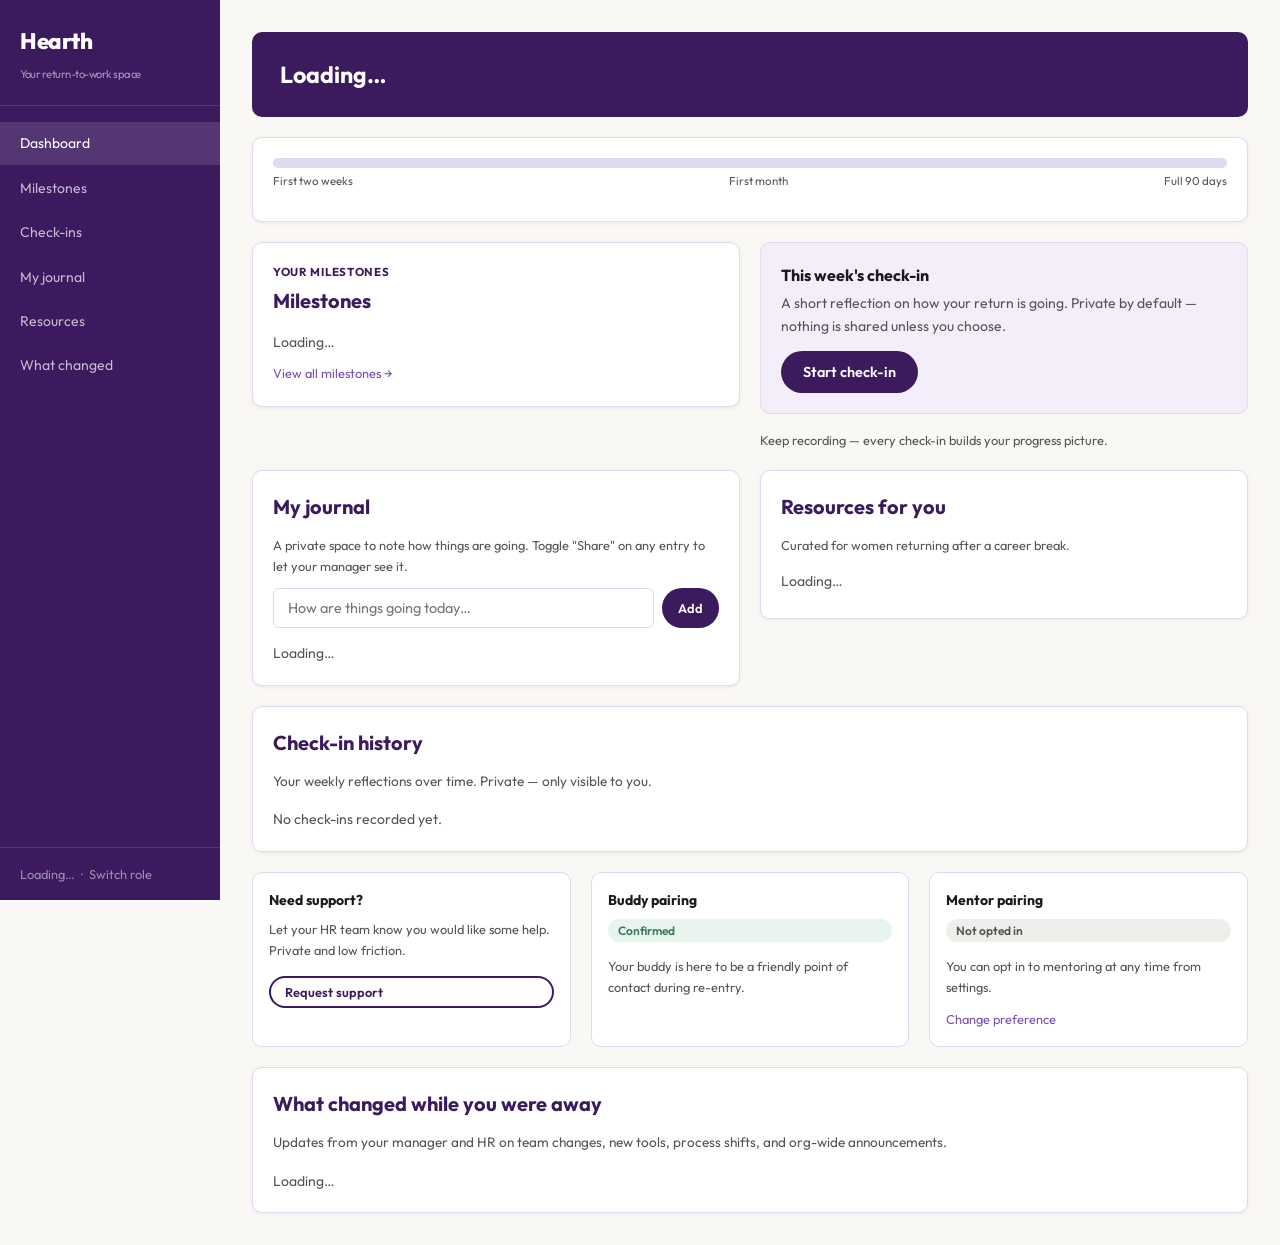
==== commit 5b3a8bdd: "Redesign share toggle, add Show less, alert settings modal, resource carousel - Replace eye-emoji sh" ====
--- a/templates/employee.html
+++ b/templates/employee.html
@@ -106,7 +106,7 @@
     <div class="dash-row dash-row-2" style="margin-bottom:20px;align-items:start;" id="wins-section">
       <div class="card">
         <h2>My journal</h2>
-        <p style="font-size:0.8rem;margin-bottom:12px;">A private space to note how things are going. Use 👁 to share an entry with your manager.</p>
+        <p style="font-size:0.8rem;margin-bottom:12px;">A private space to note how things are going. Toggle "Share" on any entry to let your manager see it.</p>
         <div class="wins-input-row">
           <input type="text" id="win-input" placeholder="How are things going today…" maxlength="280"/>
           <button class="btn btn-primary btn-sm" onclick="addWin()">Add</button>
@@ -120,7 +120,7 @@
       <div class="card" id="resources-section">
         <h2>Resources for you</h2>
         <p style="font-size:0.8rem;margin-bottom:14px;">Curated for women returning after a career break.</p>
-        <div id="resource-list" style="display:flex;flex-direction:column;gap:10px;">
+        <div id="resource-list" style="display:flex;flex-direction:row;gap:10px;overflow-x:auto;padding-bottom:6px;">
           <p style="color:var(--text-secondary);font-size:0.875rem;">Loading…</p>
         </div>
       </div>
@@ -383,21 +383,17 @@
   if (empResources.length === 0) {
     resList.innerHTML = '<p style="color:var(--text-secondary);font-size:0.875rem;">No resources added yet.</p>';
   } else {
-    resList.innerHTML = empResources.slice(0, 5).map(r => {
-      const isRead = readIds.includes(r.id);
-      return `
-        <div class="resource-card" id="res-${r.id}" style="position:relative;">
-          <div class="rc-meta" style="display:flex;align-items:center;gap:6px;">
-            <span class="badge badge-purple">${r.category}</span>
-            ${!isRead ? `<span style="display:inline-block;width:7px;height:7px;border-radius:50%;background:var(--primary);flex-shrink:0;" title="New"></span>` : ''}
-          </div>
-          <h4 style="color:${isRead ? 'var(--text-secondary)' : 'inherit'}">${r.title}</h4>
-          ${r.url && r.url !== '#'
-            ? `<a href="${r.url}" target="_blank" style="font-size:0.8rem;" onclick="markResourceRead(${r.id});document.getElementById('res-${r.id}').querySelector('span[title]')?.remove();document.getElementById('res-${r.id}').querySelector('h4').style.color='';">Open resource →</a>`
-            : ''}
-        </div>
-      `;
-    }).join('');
+    resList.innerHTML = empResources.slice(0, 5).map(r => `
+      <div class="resource-card" id="res-${r.id}" style="flex-shrink:0;width:180px;">
+        <div class="rc-meta">
+          <span class="badge badge-purple">${r.category}</span>
+        </div>
+        <h4 style="margin:6px 0 8px;font-size:0.875rem;line-height:1.35;">${r.title}</h4>
+        ${r.url && r.url !== '#'
+          ? `<a href="${r.url}" target="_blank" style="font-size:0.8rem;" onclick="markResourceRead(${r.id})">Open resource →</a>`
+          : ''}
+      </div>
+    `).join('');
   }
 
   // Manager nudges (messages)
@@ -468,6 +464,8 @@
   `).join('');
   if (!showAll && changes.length > 4) {
     el.innerHTML += `<a href="#" class="panel-link" style="margin-top:8px;display:inline-block;" onclick="renderChanges(allChanges,true);return false;">View all ${changes.length} updates →</a>`;
+  } else if (showAll && changes.length > 4) {
+    el.innerHTML += `<a href="#" class="panel-link" style="margin-top:8px;display:inline-block;" onclick="renderChanges(allChanges,false);return false;">Show less ↑</a>`;
   }
 }
 
@@ -530,6 +528,11 @@
   if (!showAll && diary.length > 3) {
     moreEl.style.display = 'block';
     moreLink.textContent = `View all ${diary.length} entries →`;
+    moreLink.onclick = function(e) { e.preventDefault(); renderJournal(allDiary, true); };
+  } else if (showAll && diary.length > 3) {
+    moreEl.style.display = 'block';
+    moreLink.textContent = 'Show less ↑';
+    moreLink.onclick = function(e) { e.preventDefault(); renderJournal(allDiary, false); };
   } else {
     moreEl.style.display = 'none';
   }
@@ -544,10 +547,9 @@
         <div class="win-date">${d.date}</div>
       </div>
       <button
-        title="${shared ? 'Shared with manager — click to make private' : 'Private — click to share with manager'}"
         onclick="toggleShare(${d.id}, this)"
-        style="flex-shrink:0;background:none;border:none;cursor:pointer;font-size:1rem;opacity:${shared ? '1' : '0.35'};padding:2px 4px;line-height:1;"
-      >👁</button>
+        style="flex-shrink:0;background:${shared ? 'var(--primary-tint)' : 'transparent'};border:1px solid ${shared ? 'var(--primary)' : 'var(--border)'};border-radius:99px;cursor:pointer;font-size:0.7rem;font-weight:600;color:${shared ? 'var(--primary)' : 'var(--text-secondary)'};padding:2px 8px;line-height:1.6;white-space:nowrap;"
+      >${shared ? 'Shared' : 'Share'}</button>
     </div>
   `;
 }
@@ -560,8 +562,10 @@
   const res = await fetch(`/api/diary/${id}/toggle-share`, { method: 'PUT' });
   const data = await res.json();
   const shared = data.shared === 1;
-  btn.style.opacity = shared ? '1' : '0.35';
-  btn.title = shared ? 'Shared with manager — click to make private' : 'Private — click to share with manager';
+  btn.textContent = shared ? 'Shared' : 'Share';
+  btn.style.background = shared ? 'var(--primary-tint)' : 'transparent';
+  btn.style.border = `1px solid ${shared ? 'var(--primary)' : 'var(--border)'}`;
+  btn.style.color = shared ? 'var(--primary)' : 'var(--text-secondary)';
 }
 
 async function addWin() {
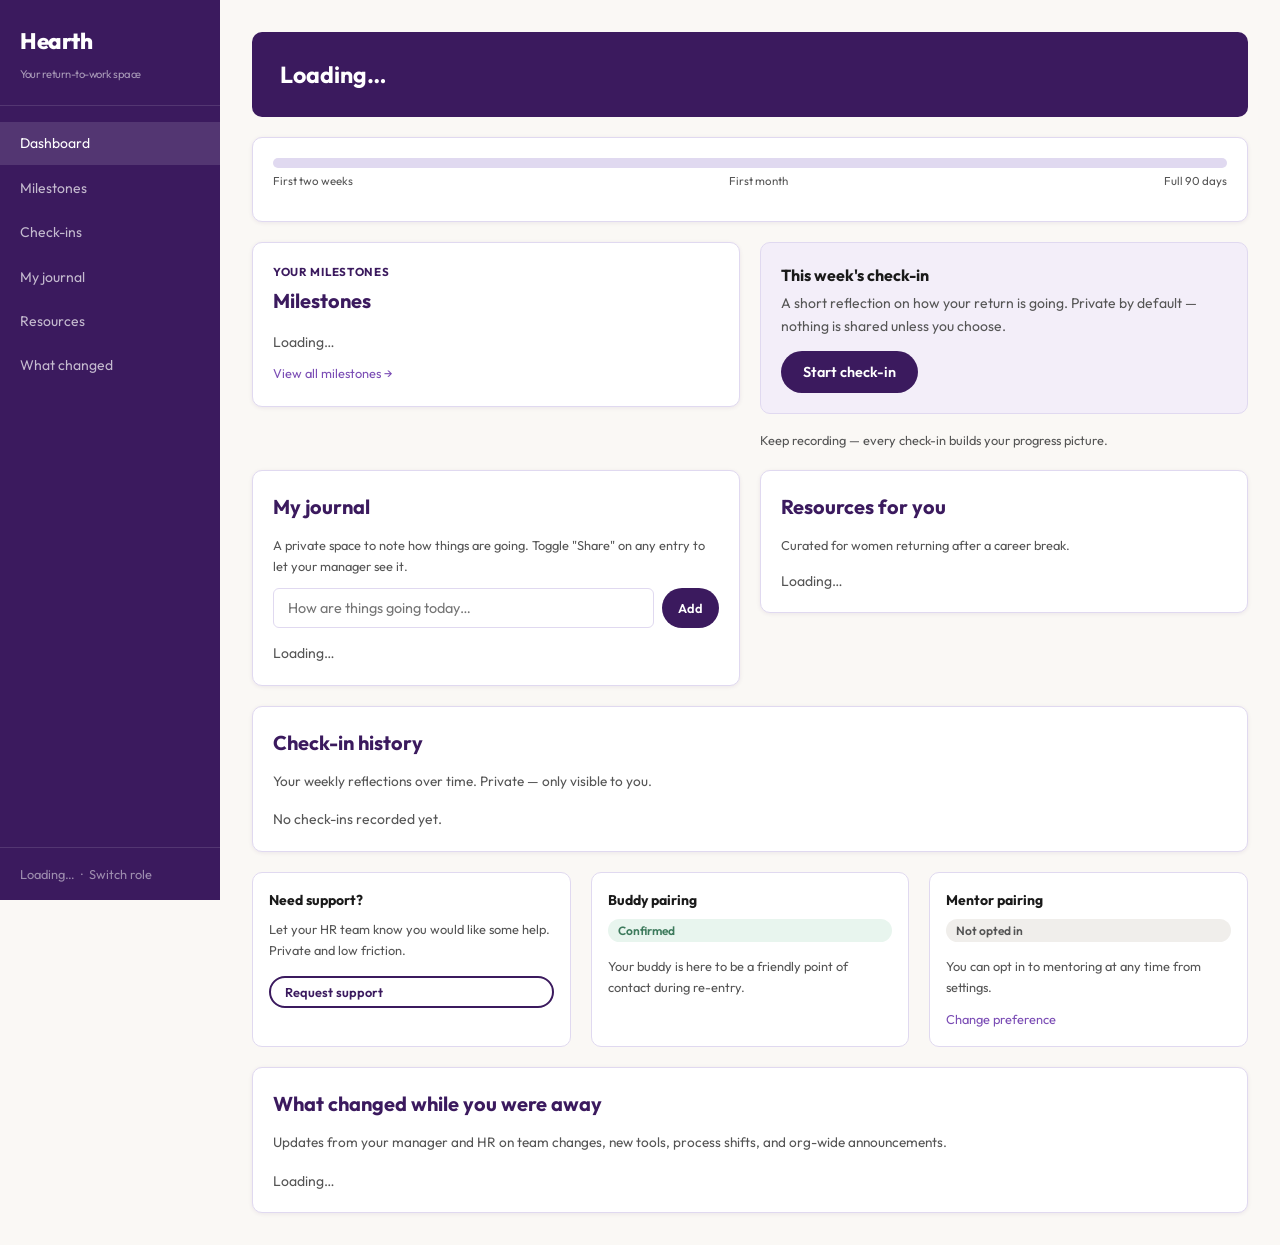
==== commit 3035391b: "Change resource list to vertical scroll, remove fixed card width Co-Authored-By: Claude Sonnet 4.6 <" ====
--- a/templates/employee.html
+++ b/templates/employee.html
@@ -104,7 +104,7 @@
 
     <!-- Wins log + Resources -->
     <div class="dash-row dash-row-2" style="margin-bottom:20px;align-items:start;" id="wins-section">
-      <div class="card">
+      <div class="card" style="min-width:0;">
         <h2>My journal</h2>
         <p style="font-size:0.8rem;margin-bottom:12px;">A private space to note how things are going. Toggle "Share" on any entry to let your manager see it.</p>
         <div class="wins-input-row">
@@ -117,10 +117,10 @@
         </div>
       </div>
 
-      <div class="card" id="resources-section">
+      <div class="card" id="resources-section" style="min-width:0;">
         <h2>Resources for you</h2>
         <p style="font-size:0.8rem;margin-bottom:14px;">Curated for women returning after a career break.</p>
-        <div id="resource-list" style="display:flex;flex-direction:row;gap:10px;overflow-x:auto;padding-bottom:6px;">
+        <div id="resource-list" style="display:flex;flex-direction:column;gap:10px;max-height:340px;overflow-y:auto;">
           <p style="color:var(--text-secondary);font-size:0.875rem;">Loading…</p>
         </div>
       </div>
@@ -384,7 +384,7 @@
     resList.innerHTML = '<p style="color:var(--text-secondary);font-size:0.875rem;">No resources added yet.</p>';
   } else {
     resList.innerHTML = empResources.slice(0, 5).map(r => `
-      <div class="resource-card" id="res-${r.id}" style="flex-shrink:0;width:180px;">
+      <div class="resource-card" id="res-${r.id}">
         <div class="rc-meta">
           <span class="badge badge-purple">${r.category}</span>
         </div>
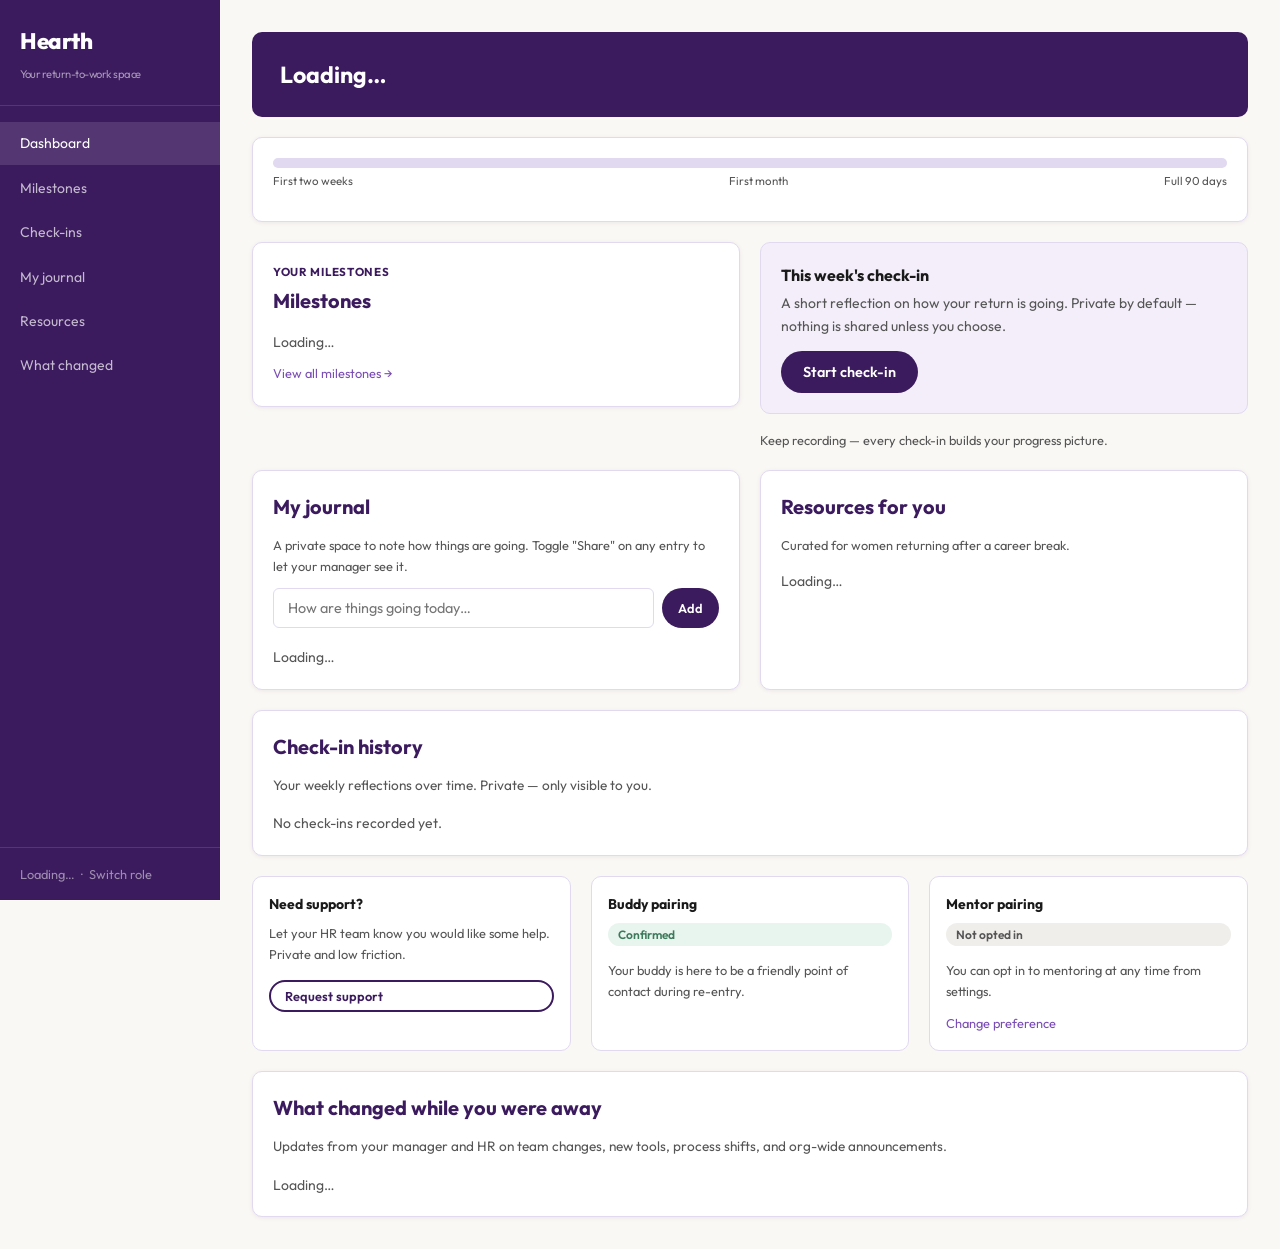
==== commit e11b85d5: "Replace journal view-more with scrollable list, align panel heights Co-Authored-By: Claude Sonnet 4." ====
--- a/templates/employee.html
+++ b/templates/employee.html
@@ -103,18 +103,16 @@
     <div id="nudges-container"></div>
 
     <!-- Wins log + Resources -->
-    <div class="dash-row dash-row-2" style="margin-bottom:20px;align-items:start;" id="wins-section">
-      <div class="card" style="min-width:0;">
+    <div class="dash-row dash-row-2" style="margin-bottom:20px;align-items:stretch;" id="wins-section">
+      <div class="card" style="min-width:0;display:flex;flex-direction:column;">
         <h2>My journal</h2>
         <p style="font-size:0.8rem;margin-bottom:12px;">A private space to note how things are going. Toggle "Share" on any entry to let your manager see it.</p>
         <div class="wins-input-row">
           <input type="text" id="win-input" placeholder="How are things going today…" maxlength="280"/>
           <button class="btn btn-primary btn-sm" onclick="addWin()">Add</button>
         </div>
-        <div id="wins-list"><p style="color:var(--text-secondary);font-size:0.875rem;">Loading…</p></div>
-        <div id="wins-more" style="display:none;margin-top:8px;">
-          <a href="#" class="panel-link" onclick="showMoreJournal();return false;" id="wins-more-link">View more →</a>
-        </div>
+        <div id="wins-list" style="flex:1;overflow-y:auto;max-height:300px;margin-top:4px;"><p style="color:var(--text-secondary);font-size:0.875rem;">Loading…</p></div>
+        <div id="wins-more" style="display:none;"></div>
       </div>
 
       <div class="card" id="resources-section" style="min-width:0;">
@@ -513,29 +511,14 @@
 
 let allDiary = [];
 
-function renderJournal(diary, showAll) {
+function renderJournal(diary) {
   allDiary = diary;
   const list = document.getElementById('wins-list');
-  const moreEl = document.getElementById('wins-more');
-  const moreLink = document.getElementById('wins-more-link');
   if (diary.length === 0) {
     list.innerHTML = '<p style="color:var(--text-secondary);font-size:0.875rem;">Nothing recorded yet. Add a note above — even small things count.</p>';
-    moreEl.style.display = 'none';
     return;
   }
-  const visible = showAll ? diary : diary.slice(0, 3);
-  list.innerHTML = visible.map(d => winEntryHtml(d)).join('');
-  if (!showAll && diary.length > 3) {
-    moreEl.style.display = 'block';
-    moreLink.textContent = `View all ${diary.length} entries →`;
-    moreLink.onclick = function(e) { e.preventDefault(); renderJournal(allDiary, true); };
-  } else if (showAll && diary.length > 3) {
-    moreEl.style.display = 'block';
-    moreLink.textContent = 'Show less ↑';
-    moreLink.onclick = function(e) { e.preventDefault(); renderJournal(allDiary, false); };
-  } else {
-    moreEl.style.display = 'none';
-  }
+  list.innerHTML = diary.map(d => winEntryHtml(d)).join('');
 }
 
 function winEntryHtml(d) {
@@ -555,7 +538,7 @@
 }
 
 function showMoreJournal() {
-  renderJournal(allDiary, true);
+  renderJournal(allDiary);
 }
 
 async function toggleShare(id, btn) {
